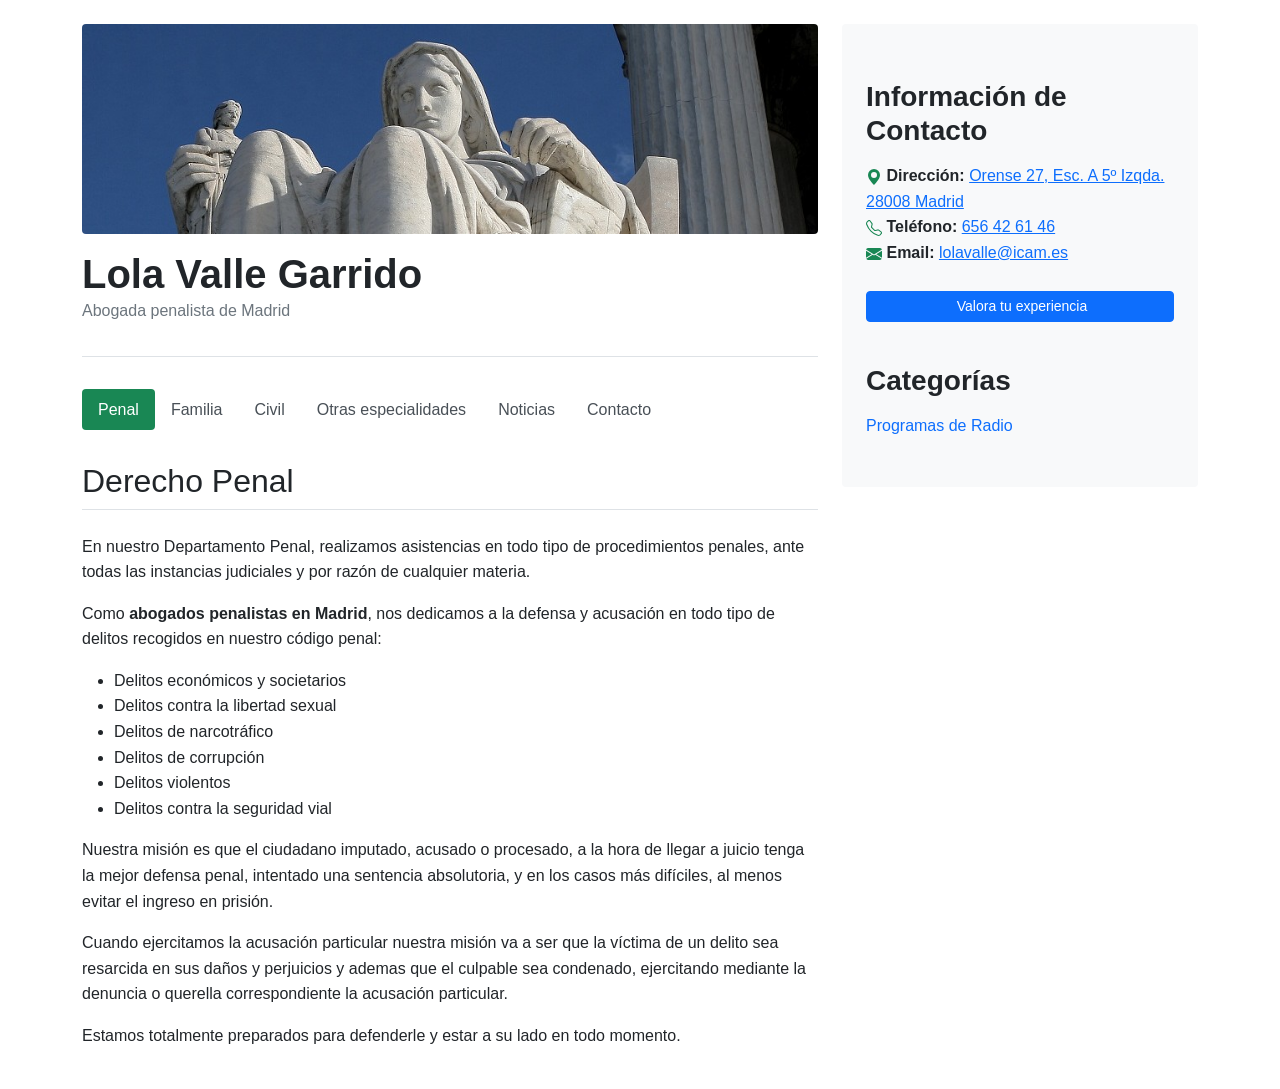
==== index.html @ 54e4437e "umami tracker" ====
<!DOCTYPE html>
<html lang="es">
<head>
    <meta charset="UTF-8">
    <meta name="viewport" content="width=device-width, initial-scale=1.0">
    <title>Lola Valle Garrido - Abogada Penalista en Madrid | Especialista en Derecho Penal</title>
    <meta name="description" content="Abogada penalista en Madrid especializada en derecho penal, familia y civil. Defensa jurídica experta en delitos económicos, violencia de género y sucesiones.">
    <meta name="keywords" content="abogado penalista Madrid, abogada penalista, derecho penal, Lola Valle Garrido, abogado familia Madrid, derecho civil, defensa jurídica">
    <meta name="robots" content="index, follow">
    <link rel="canonical" href="https://lolavalleweb.github.io" />
    
    <!-- Schema Markup para Abogados -->
    <script type="application/ld+json">
    {
      "@context": "https://schema.org",
      "@type": "LegalService",
      "name": "Lola Valle Garrido - Abogada Penalista",
      "description": "Despacho de abogados especializado en derecho penal, familia y civil en Madrid",
      "address": {
        "@type": "PostalAddress",
        "streetAddress": "Orense 27, Esc. A 5º Izqda.",
        "addressLocality": "Madrid",
        "postalCode": "28008",
        "addressCountry": "ES"
      },
      "telephone": "+34656426146",
      "email": "lolavalle@icam.es",
      "image": "https://lolavalleweb.github.io/images/header.jpg",
      "url": "https://lolavalleweb.github.io",
      "priceRange": "$$",
      "openingHours": "Mo-Fr 09:00-19:00"
    }
    </script>
    
    <!-- Bootstrap CSS -->
    <link href="https://cdn.jsdelivr.net/npm/bootstrap@5.3.0/dist/css/bootstrap.min.css" rel="stylesheet">
    <!-- SoundCloud embed script -->
    <script src="https://w.soundcloud.com/player/api.js"></script>
    <!-- Custom CSS -->
    <style>
        body {
            font-family: 'Segoe UI', Tahoma, Geneva, Verdana, sans-serif;
            line-height: 1.6;
        }
        .header-image {
            width: 100%;
            height: auto;
            margin-bottom: 1rem;
            border-radius: 4px;
        }
        .header-content {
            border-bottom: 1px solid #dee2e6;
            padding-bottom: 1rem;
            margin-bottom: 2rem;
        }
        .name-title {
            font-weight: 700;
            margin-bottom: 0;
        }
        .specialty {
            color: #6c757d;
        }
        .nav-section {
            margin-bottom: 2rem;
        }
        .nav-link {
            padding: 0.5rem 1rem;
            color: #495057;
        }
        .nav-link:hover {
            color: #000;
        }
        .nav-link.active {
            color: #fff;
            background-color: #198754;
            border-radius: 4px;
        }
        .section-title {
            border-bottom: 1px solid #dee2e6;
            padding-bottom: 0.5rem;
            margin-bottom: 1.5rem;
        }
        .sidebar {
            background-color: #f8f9fa;
            padding: 1.5rem;
            border-radius: 0.25rem;
        }
        .sidebar-title {
            font-weight: 600;
            margin-bottom: 1rem;
        }
        .contact-info {
            margin-top: 2rem;
        }
        .section-content {
            display: none;
        }
        .section-content.active {
            display: block;
        }
        .internal-link {
            color: #198754;
            text-decoration: underline;
            cursor: pointer;
        }
        .internal-link:hover {
            text-decoration: none;
        }
        .news-article {
            margin-bottom: 2.5rem;
            padding-bottom: 1.5rem;
            border-bottom: 1px solid #eee;
        }
        .news-title {
            color: #2c3e50;
            margin-bottom: 1rem;
        }
        .audio-container {
            margin-top: 1rem;
            margin-bottom: 1.5rem;
        }
        .news-category {
            display: inline-block;
            background-color: #f8f9fa;
            padding: 0.25rem 0.5rem;
            border-radius: 4px;
            font-size: 0.85rem;
            color: #6c757d;
            margin-bottom: 0.5rem;
        }
        .contact-form {
            margin-top: 2rem;
        }
        .form-group {
            margin-bottom: 1.5rem;
        }
        .form-control {
            border-radius: 4px;
            padding: 10px 15px;
        }
        .btn-submit {
            background-color: #198754;
            color: white;
            padding: 10px 25px;
            border: none;
            border-radius: 4px;
            cursor: pointer;
            font-weight: 600;
        }
        .btn-submit:hover {
            background-color: #157347;
        }
        .required-field::after {
            content: " *";
            color: #dc3545;
        }
        .contact-info-box {
            background-color: #f8f9fa;
            padding: 1.5rem;
            border-radius: 4px;
            margin-bottom: 2rem;
        }
        .address {
            margin-bottom: 1.5rem;
            line-height: 1.8;
        }
        
        /* Nuevos estilos para la confirmación y búsqueda */
        .alert-success {
            display: none;
            margin-top: 1.5rem;
        }
        
        /* Estilos para el breadcrumb */
        .breadcrumb {
            background-color: transparent;
            padding: 0.75rem 0;
            margin-bottom: 1rem;
        }
        .breadcrumb-item a {
            color: #198754;
            text-decoration: none;
        }
    </style>
    <script defer src="https://umami.dvillaj.synology.me/script.js" data-website-id="c3ab261e-1796-4590-8226-f2264c0a287e"></script>
</head>
<body>
    <div class="container py-4">
        <div class="row">
            <div class="col-md-8">
                <!-- Header Image -->
                <header>
                    <img src="images/header.jpg" alt="Lola Valle Garrido, abogada penalista en su despacho de Madrid" class="header-image" loading="lazy" width="1200" height="630">

                    <!-- Header Section -->
                    <div class="header-content">
                        <h1 class="name-title">Lola Valle Garrido</h1>
                        <p class="specialty">Abogada penalista de Madrid</p>
                    </div>
                </header>

                <!-- Navigation -->
                <nav class="nav-section" aria-label="Navegación principal">
                    <ul class="nav">
                        <li class="nav-item">
                            <a class="nav-link active" href="#" data-section="penal">Penal</a>
                        </li>
                        <li class="nav-item">
                            <a class="nav-link" href="#" data-section="familia">Familia</a>
                        </li>
                        <li class="nav-item">
                            <a class="nav-link" href="#" data-section="civil">Civil</a>
                        </li>
                        <li class="nav-item">
                            <a class="nav-link" href="#" data-section="otras">Otras especialidades</a>
                        </li>
                        <li class="nav-item">
                            <a class="nav-link" href="#" data-section="noticias">Noticias</a>
                        </li>
                        <li class="nav-item">
                            <a class="nav-link" href="#" data-section="contacto">Contacto</a>
                        </li>
                    </ul>
                </nav>

                <!-- Main Content -->
                <main>
                    <div id="penal" class="section-content active">
                        <h2 class="section-title">Derecho Penal</h2>
                        <p>En nuestro Departamento Penal, realizamos asistencias en todo tipo de procedimientos penales, ante todas las instancias judiciales y por razón de cualquier materia.</p>
                        
                        <p>Como <strong>abogados penalistas en Madrid</strong>, nos dedicamos a la defensa y acusación en todo tipo de delitos recogidos en nuestro código penal:</p>
                        
                        <ul>
                            <li>Delitos económicos y societarios</li>
                            <li>Delitos contra la libertad sexual</li>
                            <li>Delitos de narcotráfico</li>
                            <li>Delitos de corrupción</li>
                            <li>Delitos violentos</li>
                            <li>Delitos contra la seguridad vial</li>
                        </ul>
                        
                        <p>Nuestra misión es que el ciudadano imputado, acusado o procesado, a la hora de llegar a juicio tenga la mejor defensa penal, intentado una sentencia absolutoria, y en los casos más difíciles, al menos evitar el ingreso en prisión.</p>
                        
                        <p>Cuando ejercitamos la acusación particular nuestra misión va a ser que la víctima de un delito sea resarcida en sus daños y perjuicios y ademas que el culpable sea condenado, ejercitando mediante la denuncia o querella correspondiente la acusación particular.</p>
                        
                        <p>Estamos totalmente preparados para defenderle y estar a su lado en todo momento.</p>
                    </div>

                    <!-- Familia Section -->
                    <div id="familia" class="section-content">
                        <h2 class="section-title">Derecho de Familia</h2>
                        <p>Estamos especializados en derecho de familia, atendiendo entre otras, las siguientes materias:</p>
                        
                        <ul>
                            <li>Separaciones y divorcios</li>
                            <li>Reclamaciones de pensiones compensatorias y de alimentos</li>
                            <li>Derecho de visitas, tanto los progenitores como los abuelos</li>
                            <li>Guardia y custodia</li>
                            <li>Testamentos, sucesiones y herencias</li>
                            <li>Declaración de herederos</li>
                        </ul>
                    </div>

                    <!-- Civil Section -->
                    <div id="civil" class="section-content">
                        <h2 class="section-title">Derecho Civil</h2>
                        <p>En nuestro departamento de asuntos civiles, tratamos los siguientes temas siendo expertos en:</p>
                        
                        <ul>
                            <li>Arrendamientos urbanos</li>
                            <li>Propiedad horizontal</li>
                            <li>Desahucios</li>
                            <li>Reclamaciones de cantidad</li>
                            <li>Impagos</li>
                            <li>Contratos civiles y mercantiles</li>
                            <li><span class="internal-link" data-section="familia">Derecho de Familia</span></li>
                        </ul>
                    </div>

                    <!-- Otras especialidades Section -->
                    <div id="otras" class="section-content">
                        <h2 class="section-title">Otras especialidades jurídicas</h2>
                        <p>Nuestro despacho también ofrece servicios especializados en:</p>
                        
                        <ul>
                            <li>Asistencias a detenidos</li>
                            <li>Procedimiento Abreviado</li>
                            <li>Violencia de Género</li>
                            <li>Menores</li>
                            <li>Penitenciario</li>
                            <li>Accidentes de tráfico</li>
                            <li>Faltas</li>
                        </ul>
                    </div>

                    <!-- Noticias Section -->
                    <div id="noticias" class="section-content">
                        <h2 class="section-title">Noticias y Artículos Jurídicos</h2>
                        
                        <div class="news-article" data-category="programas-radio">
                            <span class="news-category">Programas de Radio</span>
                            <h3 class="news-title">Audiencia Nacional – Somos muchas radio</h3>
                            <p>Extracto de la entrevista a Lola Valle Garrido, abogada penalista, en Somos Muchas Radio donde habla sobre la Audiencia Nacional, donde se tratan principalmente los delitos con la Corona o miembros de Gobiernos, delitos de crimen organizado como terrorismo, narcotráfico, falsificación de moneda, y de delitos cometidos fuera del territorio nacional que conforme a las Leyes o a los tratados corresponda su enjuiciamiento a los Tribunales Españoles.</p>
                            
                            <div class="audio-container">
                               <iframe width="100%" height="300" scrolling="no" frameborder="no" allow="autoplay" src="https://w.soundcloud.com/player/?url=https%3A//api.soundcloud.com/tracks/187451815&color=%23ff5500&auto_play=false&hide_related=false&show_comments=true&show_user=true&show_reposts=false&show_teaser=true&visual=true"></iframe><div style="font-size: 10px; color: #cccccc;line-break: anywhere;word-break: normal;overflow: hidden;white-space: nowrap;text-overflow: ellipsis; font-family: Interstate,Lucida Grande,Lucida Sans Unicode,Lucida Sans,Garuda,Verdana,Tahoma,sans-serif;font-weight: 100;"><a href="https://soundcloud.com/daniel-villanueva-56" title="Daniel Villanueva" target="_blank" style="color: #cccccc; text-decoration: none;">Daniel Villanueva</a> · <a href="https://soundcloud.com/daniel-villanueva-56/audiencia-nacional-somos-muchas-radio" title="Audiencia Nacional - Somos muchas radio" target="_blank" style="color: #cccccc; text-decoration: none;">Audiencia Nacional - Somos muchas radio</a></div>
                            </div>
                        </div>
                        
                        <div class="news-article" data-category="programas-radio">
                            <span class="news-category">Programas de Radio</span>
                            <h3 class="news-title">Turno de Oficio – Somos muchas radio</h3>
                            <p>Extracto de la entrevista a Lola Valle Garrido, abogada penalista, en Somos Muchas Radio donde habla sobre el turno de oficio, de cómo realiza su trabajo, cómo son sus asistencias en las guardias a detenidos en asuntos de violencia, alcoholemias, menores, violencia contra la mujer.</p>
                            
                            <div class="audio-container">
                                <iframe width="100%" height="300" scrolling="no" frameborder="no" allow="autoplay" src="https://w.soundcloud.com/player/?url=https%3A//api.soundcloud.com/tracks/174683382&color=%23ff5500&auto_play=false&hide_related=false&show_comments=true&show_user=true&show_reposts=false&show_teaser=true&visual=true"></iframe><div style="font-size: 10px; color: #cccccc;line-break: anywhere;word-break: normal;overflow: hidden;white-space: nowrap;text-overflow: ellipsis; font-family: Interstate,Lucida Grande,Lucida Sans Unicode,Lucida Sans,Garuda,Verdana,Tahoma,sans-serif;font-weight: 100;"><a href="https://soundcloud.com/daniel-villanueva-56" title="Daniel Villanueva" target="_blank" style="color: #cccccc; text-decoration: none;">Daniel Villanueva</a> · <a href="https://soundcloud.com/daniel-villanueva-56/lola-valle-somos-muchas-radio-31102014" title="Lola Valle - Turno de Oficio - Somos Muchas Radio" target="_blank" style="color: #cccccc; text-decoration: none;">Lola Valle - Turno de Oficio - Somos Muchas Radio</a></div>
                            </div>
                        </div>
                        
                        <div class="news-article" data-category="programas-radio">
                            <span class="news-category">Programas de Radio</span>
                            <h3 class="news-title">Falsos Culpables – Somos muchas radio</h3>
                            <p>Extracto de la entrevista a Lola Valle Garrido, abogada penalista, en Somos Muchas Radio donde habla sobre los casos que han tenido de personas que han sido consideradas por la justicia culpables y luego resultaron ser inocentes, casos realmente dramáticos.</p>
                            
                            <div class="audio-container">
                                <iframe width="100%" height="300" scrolling="no" frameborder="no" allow="autoplay" src="https://w.soundcloud.com/player/?url=https%3A//api.soundcloud.com/tracks/177959329&color=%23ff5500&auto_play=false&hide_related=false&show_comments=true&show_user=true&show_reposts=false&show_teaser=true&visual=true"></iframe><div style="font-size: 10px; color: #cccccc;line-break: anywhere;word-break: normal;overflow: hidden;white-space: nowrap;text-overflow: ellipsis; font-family: Interstate,Lucida Grande,Lucida Sans Unicode,Lucida Sans,Garuda,Verdana,Tahoma,sans-serif;font-weight: 100;"><a href="https://soundcloud.com/daniel-villanueva-56" title="Daniel Villanueva" target="_blank" style="color: #cccccc; text-decoration: none;">Daniel Villanueva</a> · <a href="https://soundcloud.com/daniel-villanueva-56/lola-valle-falsos-culpables-somos-muchas-radio" title="Lola Valle - Falsos culpables - Somos muchas radio" target="_blank" style="color: #cccccc; text-decoration: none;">Lola Valle - Falsos culpables - Somos muchas radio</a></div>
                            </div>
                        </div>
                    </div>

                    <!-- Contacto Section -->          
                    <div id="contacto" class="section-content">
                        <h2 class="section-title">Contacto</h2>

                        <p>Para contactar con el bufete rellene este formulario de contacto, o si lo prefiere envíenos un correo electrónico a <strong>lolavalle@icam.es</strong></p>
           
                        <div class="alert alert-danger mt-4" id="formError" style="display: none; background-color: #f8d7da; border-left: 4px solid #dc3545; padding: 15px;">
                            <div class="d-flex">
                                <div class="flex-shrink-0">
                                    <svg xmlns="http://www.w3.org/2000/svg" width="24" height="24" fill="#dc3545" viewBox="0 0 16 16" style="margin-right: 10px;">
                                        <path d="M8.982 1.566a1.13 1.13 0 0 0-1.96 0L.165 13.233c-.457.778.091 1.767.98 1.767h13.713c.889 0 1.438-.99.98-1.767L8.982 1.566zM8 5c.535 0 .954.462.9.995l-.35 3.507a.552.552 0 0 1-1.1 0L7.1 5.995A.905.905 0 0 1 8 5zm.002 6a1 1 0 1 1 0 2 1 1 0 0 1 0-2z"/>
                                    </svg>
                                </div>
                                <div class="flex-grow-1 ms-3">
                                    <h5 class="alert-heading" style="margin-top: 0; margin-bottom: 10px; color: #721c24;">Error al enviar el formulario</h5>
                                    <div id="errorMessage"></div>
                                    <hr>
                                    <p class="mb-0" style="font-size: 0.9rem;">Por favor, intente nuevamente o contáctenos directamente por:<br>
                                    <strong>Teléfono:</strong> 91 5412 836 | <strong>Email:</strong> lolavalle@icam.es</p>
                                </div>
                            </div>
                        </div>

                        
                        <form id="contactForm" action="https://formspree.io/f/xwpqvywj" method="POST">
                            <input type="hidden" name="_language" value="es">
                            <input type="hidden" name="_next" value="form-success.html">
                            
                            <div class="form-group">
                                <label for="name" class="required-field">Su nombre</label>
                                <input type="text" class="form-control" id="name" name="name" required>
                            </div>
                            
                            <div class="form-group">
                                <label for="email" class="required-field">Su e-mail</label>
                                <input type="email" class="form-control" id="email" name="email" required>
                            </div>
                            
                            <div class="form-group">
                                <label for="subject">Asunto</label>
                                <input type="text" class="form-control" id="subject" name="subject">
                            </div>
                            
                            <div class="form-group">
                                <label for="message">Su mensaje</label>
                                <textarea class="form-control" id="message" name="message" rows="5" required></textarea>
                            </div>
                            
                            <button type="submit" class="btn-submit">Enviar</button>
                        </form>
                    </div>
                </main>
            </div>

            <!-- Sidebar -->
            <aside class="col-md-4">
                <div class="sidebar">
                    <!-- Contact Info -->
                    <div class="contact-info">
                        <h3 class="sidebar-title">Información de Contacto</h3>
                        <ul class="list-unstyled">
                                             
                            <div class="contact-methods">

                                <div class="contact-method">
                                    <svg xmlns="http://www.w3.org/2000/svg" width="16" height="16" fill="#198754" viewBox="0 0 16 16">
                                        <path d="M8 16s6-5.686 6-10A6 6 0 0 0 2 6c0 4.314 6 10 6 10zm0-7a3 3 0 1 1 0-6 3 3 0 0 1 0 6z"/>
                                    </svg>
                                    <strong>Dirección:</strong> <a href="https://maps.app.goo.gl/A7PWPymdEDE6ocu9A" target="_blank">Orense 27, Esc. A 5º Izqda.<br>28008 Madrid</a>
                                </div>
                                <div class="contact-method">
                                    <svg xmlns="http://www.w3.org/2000/svg" width="16" height="16" fill="#198754" viewBox="0 0 16 16">
                                        <path d="M3.654 1.328a.678.678 0 0 0-1.015-.063L1.605 2.3c-.483.484-.661 1.169-.45 1.77a17.568 17.568 0 0 0 4.168 6.608 17.569 17.569 0 0 0 6.608 4.168c.601.211 1.286.033 1.77-.45l1.034-1.034a.678.678 0 0 0-.063-1.015l-2.307-1.794a.678.678 0 0 0-.58-.122l-2.19.547a1.745 1.745 0 0 1-1.657-.459L5.482 8.062a1.745 1.745 0 0 1-.46-1.657l.548-2.19a.678.678 0 0 0-.122-.58L3.654 1.328zM1.884.511a1.745 1.745 0 0 1 2.612.163L6.29 2.98c.329.423.445.974.315 1.494l-.547 2.19a.678.678 0 0 0 .178.643l2.457 2.457a.678.678 0 0 0 .644.178l2.189-.547a1.745 1.745 0 0 1 1.494.315l2.306 1.794c.829.645.905 1.87.163 2.611l-1.034 1.034c-.74.74-1.846 1.065-2.877.702a18.634 18.634 0 0 1-7.01-4.42 18.634 18.634 0 0 1-4.42-7.009c-.362-1.03-.037-2.137.703-2.877L1.885.511z"/>
                                    </svg>
                                    <strong>Teléfono:</strong> <a href="tel:+34656426146">656 42 61 46</a>
                                </div>
                                <div class="contact-method">
                                    <svg xmlns="http://www.w3.org/2000/svg" width="16" height="16" fill="#198754" viewBox="0 0 16 16">
                                        <path d="M.05 3.555A2 2 0 0 1 2 2h12a2 2 0 0 1 1.95 1.555L8 8.414.05 3.555ZM0 4.697v7.104l5.803-3.558L0 4.697ZM6.761 8.83l-6.57 4.027A2 2 0 0 0 2 14h12a2 2 0 0 0 1.808-1.144l-6.57-4.027L8 9.586l-1.239-.757Zm3.436-.586L16 11.801V4.697l-5.803 3.546Z"/>
                                    </svg>
                                    <strong>Email:</strong> <a href="mailto:lolavalle@icam.es">lolavalle@icam.es</a>
                                </div>
                            </div>
                            <br>
                            <li class="d-flex flex-column gap-2">
                                <a href="https://search.google.com/local/writereview?placeid=ChIJ13etoG4oQg0R8_R1ifDE66w" 
                                target="_blank" 
                                class="btn btn-primary btn-sm">
                                    <i class="bi bi-star-fill me-1"></i>Valora tu experiencia
                            </a>
                            </li>
                            <br>
                        </ul>
                    </div>

                    
                    <!-- Categories -->
                    <div class="mb-4">
                        <h3 class="sidebar-title">Categorías</h3>
                        <ul class="list-unstyled">
                            <li><a href="#" class="text-decoration-none radio-programs-link">Programas de Radio</a></li>
                        </ul>
                    </div>
                </div>
            </aside>
        </div>
    </div>

    <!-- Bootstrap JS Bundle with Popper -->
    <script src="https://cdn.jsdelivr.net/npm/bootstrap@5.3.0/dist/js/bootstrap.bundle.min.js"></script>
    
    <!-- Custom JavaScript for section switching -->
    <script>
        document.addEventListener('DOMContentLoaded', function() {
            const navLinks = document.querySelectorAll('.nav-link');
            const internalLinks = document.querySelectorAll('.internal-link');
            const radioProgramsLink = document.querySelector('.radio-programs-link');
            const contactForm = document.getElementById('contactForm');

            // Función para cambiar de sección
            function switchSection(sectionId) {
                // Remove active class from all links and sections
                document.querySelectorAll('.nav-link').forEach(l => l.classList.remove('active'));
                document.querySelectorAll('.section-content').forEach(s => s.classList.remove('active'));
                
                // Add active class to corresponding nav link
                document.querySelector(`.nav-link[data-section="${sectionId}"]`).classList.add('active');
                
                // Show corresponding section
                document.getElementById(sectionId).classList.add('active');
                
                // Actualizar breadcrumb
                updateBreadcrumb(sectionId);
            }
            
            // Actualizar breadcrumb
            function updateBreadcrumb(sectionId) {
                const breadcrumb = document.querySelector('.breadcrumb');
                if (breadcrumb) {
                    const sectionName = getSectionName(sectionId);
                    breadcrumb.innerHTML = `
                        <li class="breadcrumb-item"><a href="#">Inicio</a></li>
                        <li class="breadcrumb-item active" aria-current="page">${sectionName}</li>
                    `;
                }
            }
            
            // Obtener nombre de sección para breadcrumb
            function getSectionName(sectionId) {
                const names = {
                    'penal': 'Derecho Penal',
                    'familia': 'Derecho de Familia',
                    'civil': 'Derecho Civil',
                    'otras': 'Otras Especialidades',
                        'noticias': 'Noticias',
                    'contacto': 'Contacto'
                };
                return names[sectionId] || sectionId;
            }
            
            // Event listeners for nav links
            navLinks.forEach(link => {
                link.addEventListener('click', function(e) {
                    e.preventDefault();
                    const sectionId = this.getAttribute('data-section');
                    switchSection(sectionId);
                    
                    // Actualizar título de página para SEO
                    document.title = `Lola Valle Garrido - ${getSectionName(sectionId)} | Abogada Penalista Madrid`;
                });
            });
            
            // Event listeners for internal links
            internalLinks.forEach(link => {
                link.addEventListener('click', function(e) {
                    e.preventDefault();
                    const sectionId = this.getAttribute('data-section');
                    switchSection(sectionId);
                    
                    // Actualizar título de página para SEO
                    document.title = `Lola Valle Garrido - ${getSectionName(sectionId)} | Abogada Penalista Madrid`;
                });
            });
            
            // Event listener for radio programs link
            radioProgramsLink.addEventListener('click', function(e) {
                e.preventDefault();
                switchSection('noticias');
                
                // Scroll to the first radio program
                document.querySelector('[data-category="programas-radio"]').scrollIntoView({
                    behavior: 'smooth'
                });
                
                // Actualizar título de página para SEO
                document.title = "Lola Valle Garrido - Programas de Radio | Abogada Penalista Madrid";
            });

            // Form submission handler
            if (contactForm) {
                contactForm.addEventListener('submit', async function(e) {
                    e.preventDefault();
                    
                    const submitButton = this.querySelector('button[type="submit"]');
                    const originalButtonText = submitButton.textContent;
                    submitButton.textContent = 'Enviando...';
                    submitButton.disabled = true;
                    
                    // Ocultar mensajes previos
                    document.getElementById('formError').style.display = 'none';
                    
                    try {
                        const response = await fetch(this.action, {
                            method: 'POST',
                            body: new FormData(this),
                            headers: {
                                'Accept': 'application/json'
                            }
                        });
                        
                        if (response.ok) {
                            // Mostrar mensaje de éxito
                            contactForm.reset();
                            
                            // Redirigir a página de gracias si está configurada
                            const nextPage = this.querySelector('input[name="_next"]').value;
                            if (nextPage) {
                                window.location.href = nextPage;
                            } 
                        } else {
                            const errorData = await response.json();
                            throw new Error(
                                errorData.error || 
                                `El servidor respondió con error ${response.status}: ${response.statusText}`
                            );
                        }
                    } catch (error) {
                        const errorAlert = document.getElementById('formError');
                        errorAlert.innerHTML = `
                            <strong>Error al enviar el formulario:</strong><br>
                            ${error.message}<br><br>
                            <small>Por favor, intente nuevamente o contáctenos directamente por correo eletrónico: <strong>lolavalle@icam.es</strong></small>
                        `;
                        errorAlert.style.display = 'block';
                    } finally {
                        submitButton.textContent = originalButtonText;
                        submitButton.disabled = false;
                    }
                });
            }
            
            // Inicializar breadcrumb
            updateBreadcrumb('penal');
        });
    </script>
</body>
</html>
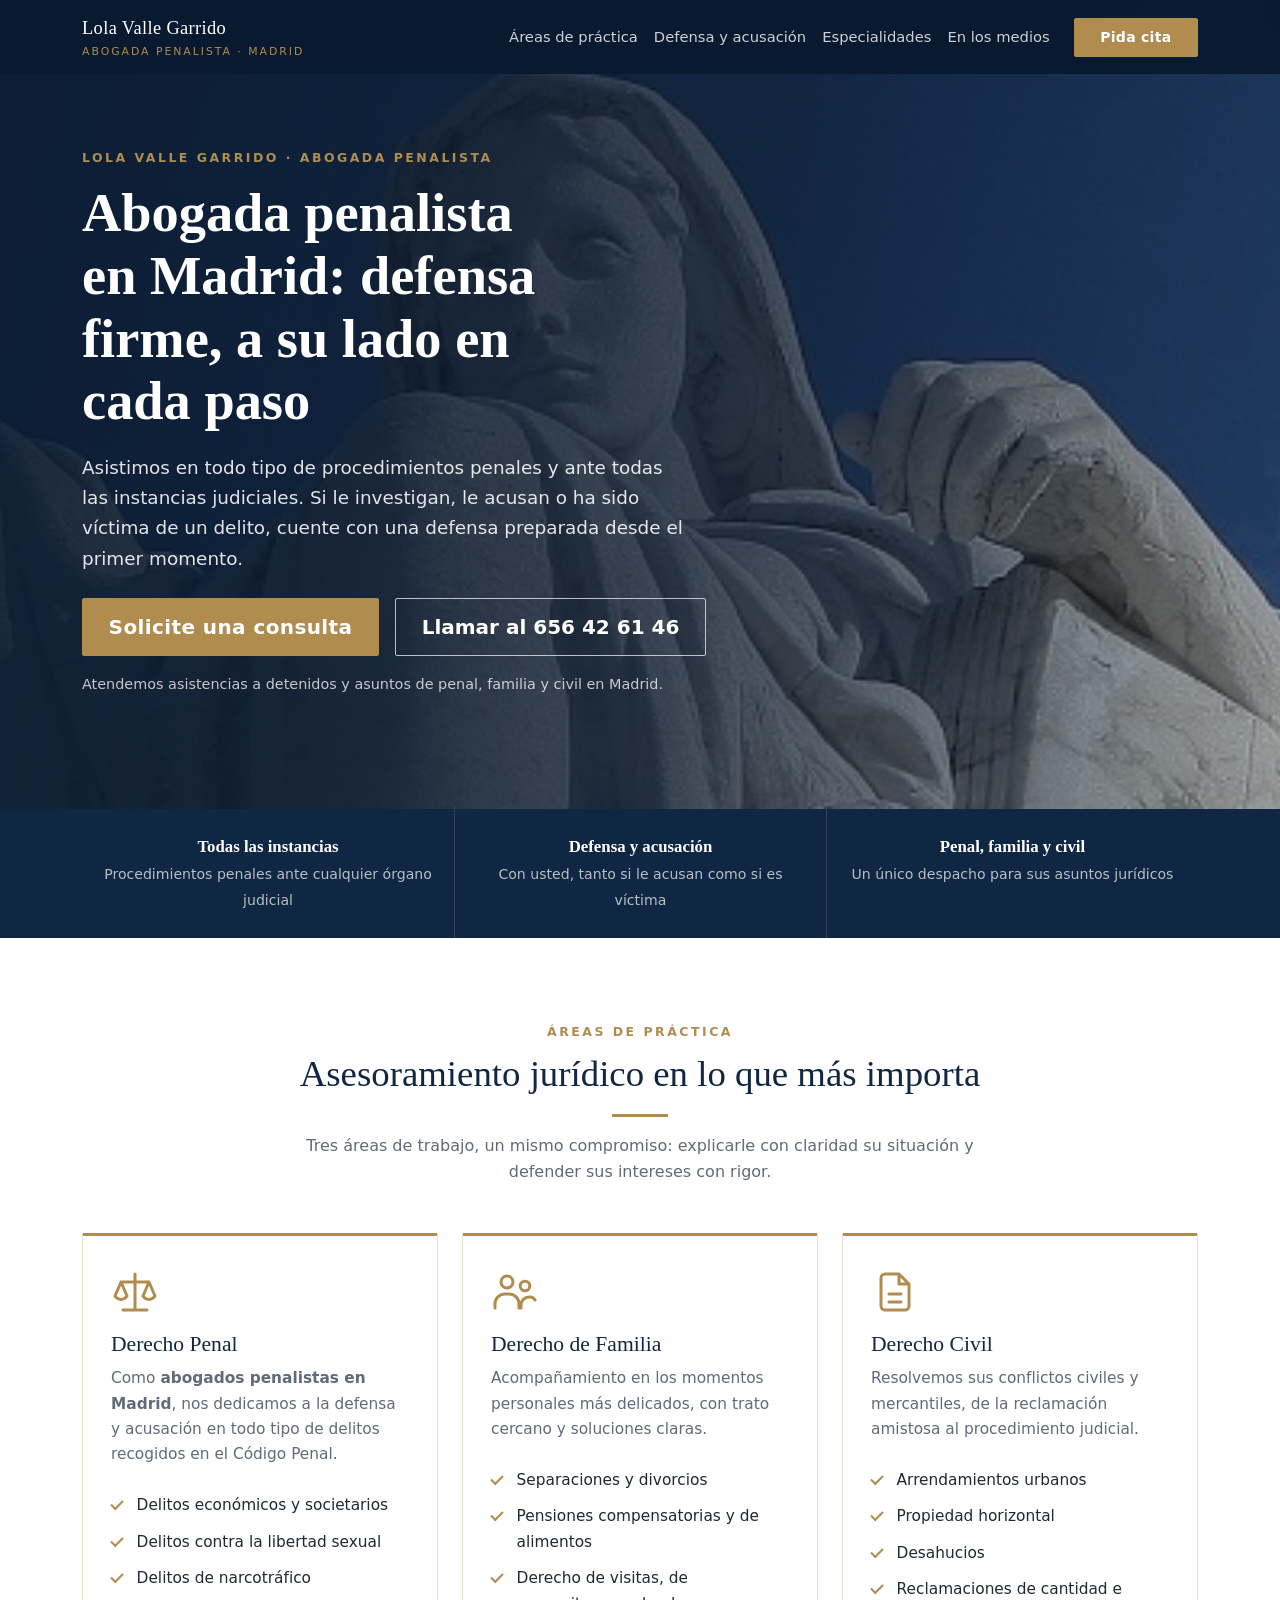
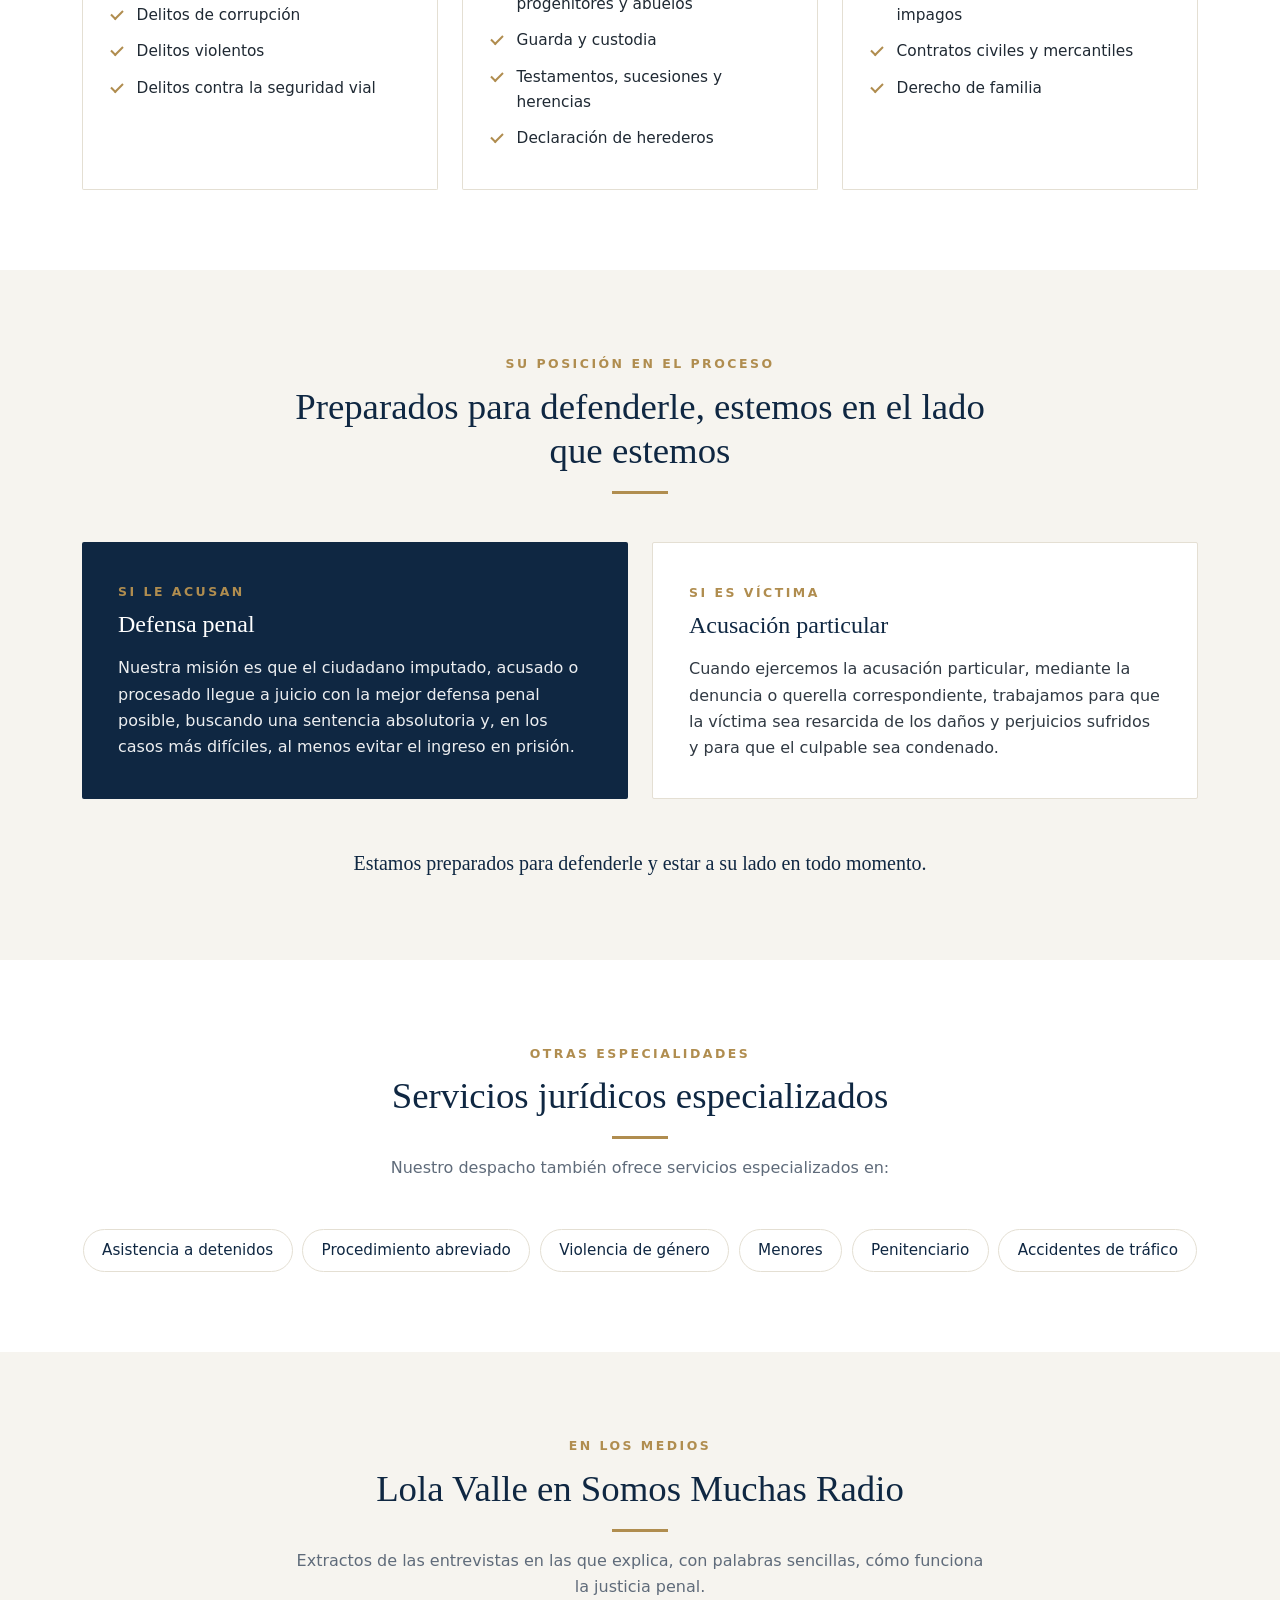
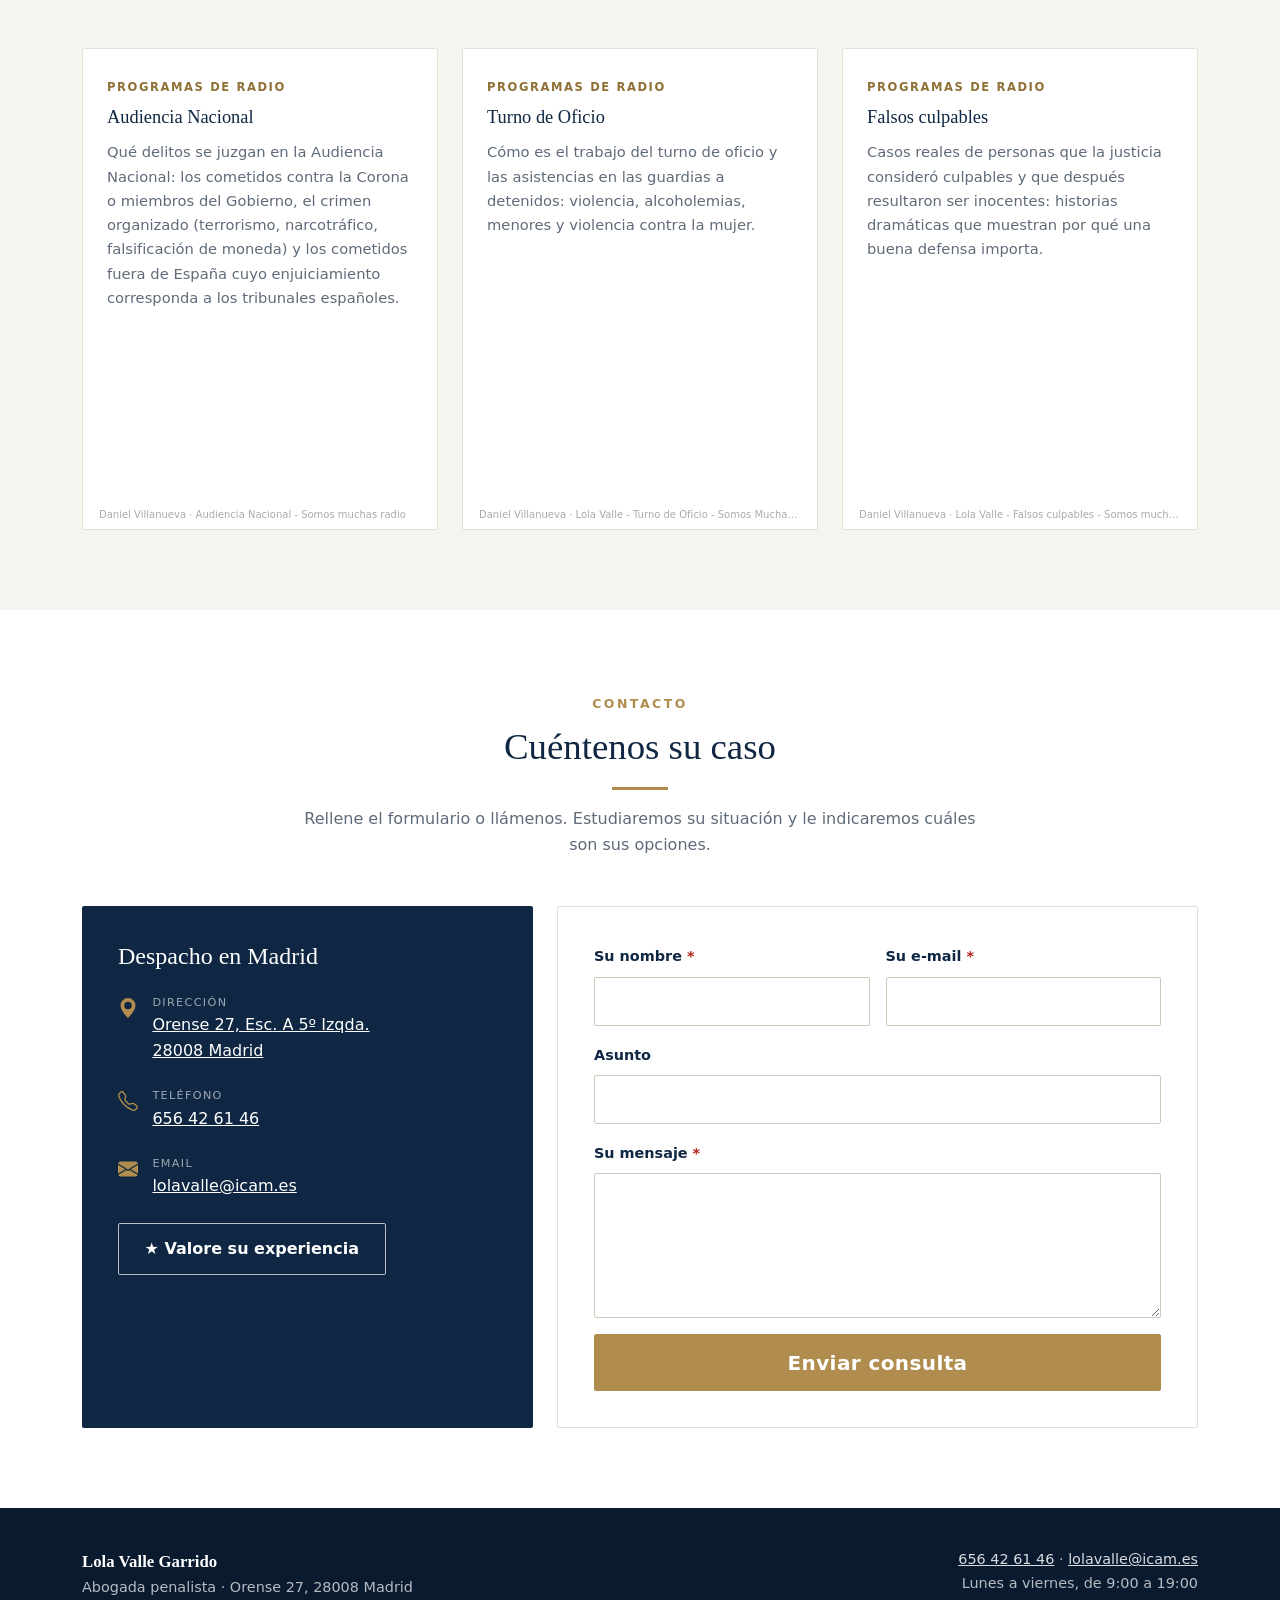
==== commit 3831a7cc: "feat: rediseño moderno y textos más comerciales - index.html pasa de pestañas a una página con scrol" ====
--- a/index.html
+++ b/index.html
@@ -7,8 +7,9 @@
     <meta name="description" content="Abogada penalista en Madrid especializada en derecho penal, familia y civil. Defensa jurídica experta en delitos económicos, violencia de género y sucesiones.">
     <meta name="keywords" content="abogado penalista Madrid, abogada penalista, derecho penal, Lola Valle Garrido, abogado familia Madrid, derecho civil, defensa jurídica">
     <meta name="robots" content="index, follow">
-    <link rel="canonical" href="https://lolavalleweb.github.io" />
-    
+    <meta name="theme-color" content="#0f2742">
+    <link rel="canonical" href="https://lolavalle.com" />
+
     <!-- Schema Markup para Abogados -->
     <script type="application/ld+json">
     {
@@ -25,553 +26,521 @@
       },
       "telephone": "+34656426146",
       "email": "lolavalle@icam.es",
-      "image": "https://lolavalleweb.github.io/images/header.jpg",
-      "url": "https://lolavalleweb.github.io",
+      "image": "https://lolavalle.com/images/header.jpg",
+      "url": "https://lolavalle.com",
       "priceRange": "$$",
       "openingHours": "Mo-Fr 09:00-19:00"
     }
     </script>
-    
+
     <!-- Bootstrap CSS -->
     <link href="https://cdn.jsdelivr.net/npm/bootstrap@5.3.0/dist/css/bootstrap.min.css" rel="stylesheet">
-    <!-- SoundCloud embed script -->
-    <script src="https://w.soundcloud.com/player/api.js"></script>
     <!-- Custom CSS -->
     <style>
-        body {
-            font-family: 'Segoe UI', Tahoma, Geneva, Verdana, sans-serif;
-            line-height: 1.6;
-        }
-        .header-image {
-            width: 100%;
-            height: auto;
-            margin-bottom: 1rem;
-            border-radius: 4px;
-        }
-        .header-content {
-            border-bottom: 1px solid #dee2e6;
-            padding-bottom: 1rem;
-            margin-bottom: 2rem;
-        }
-        .name-title {
-            font-weight: 700;
-            margin-bottom: 0;
-        }
-        .specialty {
-            color: #6c757d;
-        }
-        .nav-section {
-            margin-bottom: 2rem;
-        }
-        .nav-link {
-            padding: 0.5rem 1rem;
-            color: #495057;
-        }
-        .nav-link:hover {
-            color: #000;
-        }
-        .nav-link.active {
+        :root {
+            --navy: #0f2742;
+            --navy-deep: #0a1a2f;
+            --gold: #b08d4f;
+            --gold-dark: #8f7036;
+            --paper: #f6f4ef;
+            --ink: #1f2933;
+            --muted: #5f6b7a;
+            --line: #e4dfd3;
+            --bs-body-font-family: 'Segoe UI', system-ui, -apple-system, Roboto, 'Helvetica Neue', Arial, sans-serif;
+            --serif: Georgia, 'Times New Roman', serif;
+        }
+        html { scroll-behavior: smooth; scroll-padding-top: 76px; }
+        body { color: var(--ink); line-height: 1.65; background: #fff; }
+        h1, h2, h3, h4, .brand { font-family: var(--serif); }
+        a { color: var(--gold-dark); }
+
+        /* Botones */
+        .btn-gold {
+            background: var(--gold);
+            border: 1px solid var(--gold);
             color: #fff;
-            background-color: #198754;
-            border-radius: 4px;
-        }
-        .section-title {
-            border-bottom: 1px solid #dee2e6;
-            padding-bottom: 0.5rem;
-            margin-bottom: 1.5rem;
-        }
-        .sidebar {
-            background-color: #f8f9fa;
-            padding: 1.5rem;
-            border-radius: 0.25rem;
-        }
-        .sidebar-title {
             font-weight: 600;
-            margin-bottom: 1rem;
-        }
-        .contact-info {
-            margin-top: 2rem;
-        }
-        .section-content {
-            display: none;
-        }
-        .section-content.active {
-            display: block;
-        }
-        .internal-link {
-            color: #198754;
-            text-decoration: underline;
-            cursor: pointer;
-        }
-        .internal-link:hover {
-            text-decoration: none;
-        }
-        .news-article {
-            margin-bottom: 2.5rem;
-            padding-bottom: 1.5rem;
-            border-bottom: 1px solid #eee;
-        }
-        .news-title {
-            color: #2c3e50;
-            margin-bottom: 1rem;
-        }
-        .audio-container {
-            margin-top: 1rem;
-            margin-bottom: 1.5rem;
-        }
-        .news-category {
-            display: inline-block;
-            background-color: #f8f9fa;
-            padding: 0.25rem 0.5rem;
-            border-radius: 4px;
-            font-size: 0.85rem;
-            color: #6c757d;
-            margin-bottom: 0.5rem;
-        }
-        .contact-form {
-            margin-top: 2rem;
-        }
-        .form-group {
-            margin-bottom: 1.5rem;
-        }
-        .form-control {
-            border-radius: 4px;
-            padding: 10px 15px;
-        }
-        .btn-submit {
-            background-color: #198754;
-            color: white;
-            padding: 10px 25px;
-            border: none;
-            border-radius: 4px;
-            cursor: pointer;
+            padding: .8rem 1.6rem;
+            border-radius: 2px;
+            letter-spacing: .02em;
+        }
+        .btn-gold:hover, .btn-gold:focus { background: var(--gold-dark); border-color: var(--gold-dark); color: #fff; }
+        .btn-ghost {
+            border: 1px solid rgba(255,255,255,.7);
+            color: #fff;
             font-weight: 600;
-        }
-        .btn-submit:hover {
-            background-color: #157347;
-        }
-        .required-field::after {
-            content: " *";
-            color: #dc3545;
-        }
-        .contact-info-box {
-            background-color: #f8f9fa;
-            padding: 1.5rem;
-            border-radius: 4px;
-            margin-bottom: 2rem;
-        }
-        .address {
-            margin-bottom: 1.5rem;
-            line-height: 1.8;
-        }
-        
-        /* Nuevos estilos para la confirmación y búsqueda */
-        .alert-success {
-            display: none;
-            margin-top: 1.5rem;
-        }
-        
-        /* Estilos para el breadcrumb */
-        .breadcrumb {
-            background-color: transparent;
-            padding: 0.75rem 0;
-            margin-bottom: 1rem;
-        }
-        .breadcrumb-item a {
-            color: #198754;
-            text-decoration: none;
+            padding: .8rem 1.6rem;
+            border-radius: 2px;
+        }
+        .btn-ghost:hover, .btn-ghost:focus { background: #fff; color: var(--navy); }
+
+        /* Barra de navegación */
+        .site-nav { background: rgba(10, 26, 47, .96); backdrop-filter: blur(6px); }
+        .site-nav .navbar-brand { color: #fff; font-size: 1.15rem; letter-spacing: .02em; }
+        .site-nav .navbar-brand small { display: block; font-family: var(--bs-body-font-family); font-size: .68rem; letter-spacing: .18em; text-transform: uppercase; color: var(--gold); }
+        .site-nav .nav-link { color: rgba(255,255,255,.8); font-size: .92rem; padding: .5rem .9rem; }
+        .site-nav .nav-link:hover, .site-nav .nav-link.active { color: #fff; }
+        .site-nav .nav-link.active { box-shadow: inset 0 -2px 0 var(--gold); }
+        .navbar-toggler { border-color: rgba(255,255,255,.4); }
+        .navbar-toggler-icon { filter: invert(1); }
+
+        /* Portada */
+        .hero {
+            position: relative;
+            padding: 9rem 0 6rem;
+            color: #fff;
+            background:
+                linear-gradient(100deg, rgba(10,26,47,.94) 0%, rgba(10,26,47,.78) 55%, rgba(10,26,47,.35) 100%),
+                url('images/header.jpg') center / cover no-repeat;
+        }
+        .kicker { text-transform: uppercase; letter-spacing: .2em; font-size: .78rem; color: var(--gold); font-weight: 600; }
+        .hero h1 { font-size: clamp(2rem, 4.6vw, 3.4rem); line-height: 1.15; font-weight: 700; max-width: 18ch; margin: .75rem 0 1.25rem; }
+        .hero .lead { max-width: 52ch; color: rgba(255,255,255,.88); font-size: 1.15rem; }
+        .hero-note { color: rgba(255,255,255,.75); font-size: .9rem; margin-top: 1.1rem; }
+
+        /* Franja de confianza */
+        .trust { background: var(--navy); color: #fff; }
+        .trust-item { padding: 1.5rem 1rem; text-align: center; }
+        .trust-item strong { display: block; font-family: var(--serif); font-size: 1.05rem; color: #fff; }
+        .trust-item span { font-size: .88rem; color: rgba(255,255,255,.7); }
+        @media (min-width: 768px) { .trust-item + .trust-item { border-left: 1px solid rgba(255,255,255,.14); } }
+
+        /* Secciones */
+        section { padding: 5rem 0; }
+        .section-alt { background: var(--paper); }
+        .section-head { max-width: 44rem; margin: 0 auto 3rem; text-align: center; }
+        .section-head h2 { font-size: clamp(1.7rem, 3vw, 2.3rem); color: var(--navy); margin-top: .5rem; }
+        .section-head p { color: var(--muted); }
+        .rule { width: 56px; height: 3px; background: var(--gold); margin: 1.1rem auto 0; border: 0; opacity: 1; }
+
+        /* Tarjetas de áreas */
+        .area-card {
+            height: 100%;
+            background: #fff;
+            border: 1px solid var(--line);
+            border-top: 3px solid var(--gold);
+            border-radius: 2px;
+            padding: 2rem 1.75rem;
+            transition: transform .2s ease, box-shadow .2s ease;
+        }
+        .area-card:hover { transform: translateY(-4px); box-shadow: 0 14px 30px rgba(15,39,66,.1); }
+        .area-card .icon { width: 48px; height: 48px; color: var(--gold); margin-bottom: 1rem; }
+        .area-card h3 { font-size: 1.35rem; color: var(--navy); }
+        .area-card p { color: var(--muted); font-size: .96rem; }
+        .check-list { list-style: none; padding: 0; margin: 1.25rem 0 0; }
+        .check-list li { position: relative; padding: .35rem 0 .35rem 1.6rem; font-size: .96rem; }
+        .check-list li::before {
+            content: ""; position: absolute; left: 0; top: .78rem; width: 12px; height: 7px;
+            border-left: 2px solid var(--gold); border-bottom: 2px solid var(--gold); transform: rotate(-45deg);
+        }
+
+        /* Defensa y acusación */
+        .role-card { background: var(--navy); color: #fff; border-radius: 2px; padding: 2.25rem; height: 100%; }
+        .role-card.alt { background: #fff; color: var(--ink); border: 1px solid var(--line); }
+        .role-card h3 { font-size: 1.5rem; margin: .4rem 0 1rem; }
+        .role-card p { margin: 0; opacity: .92; }
+        .role-card .kicker { color: var(--gold); }
+        .role-card.alt h3 { color: var(--navy); }
+
+        /* Otras especialidades */
+        .chips { display: flex; flex-wrap: wrap; gap: .6rem; justify-content: center; }
+        .chip { background: #fff; border: 1px solid var(--line); border-radius: 999px; padding: .5rem 1.15rem; font-size: .95rem; color: var(--navy); }
+
+        /* Medios */
+        .media-card { background: #fff; border: 1px solid var(--line); border-radius: 2px; height: 100%; display: flex; flex-direction: column; }
+        .media-card .body { padding: 1.5rem; flex: 1; }
+        .media-card .tag { font-size: .72rem; text-transform: uppercase; letter-spacing: .14em; color: var(--gold-dark); font-weight: 600; }
+        .media-card h3 { font-size: 1.15rem; color: var(--navy); margin: .4rem 0 .75rem; }
+        .media-card p { font-size: .92rem; color: var(--muted); margin: 0; }
+        .media-card iframe { display: block; width: 100%; height: 166px; border: 0; }
+        .sc-credit { font-size: 10px; color: #aaa; padding: .4rem 1rem; overflow: hidden; white-space: nowrap; text-overflow: ellipsis; }
+        .sc-credit a { color: #aaa; text-decoration: none; }
+
+        /* Contacto */
+        .contact-card { background: var(--navy); color: #fff; border-radius: 2px; padding: 2.25rem; height: 100%; }
+        .contact-card h3 { font-size: 1.5rem; }
+        .contact-card a { color: #fff; }
+        .contact-line { display: flex; gap: .9rem; align-items: flex-start; margin-top: 1.4rem; }
+        .contact-line svg { flex: none; margin-top: .25rem; fill: var(--gold); }
+        .contact-line small { display: block; text-transform: uppercase; letter-spacing: .12em; font-size: .7rem; color: rgba(255,255,255,.6); }
+        .form-panel { background: #fff; border: 1px solid var(--line); border-radius: 2px; padding: 2.25rem; }
+        .form-label { font-weight: 600; font-size: .9rem; color: var(--navy); }
+        .form-control { border-radius: 2px; padding: .7rem .9rem; border-color: #cfc9ba; }
+        .form-control:focus { border-color: var(--gold); box-shadow: 0 0 0 .2rem rgba(176,141,79,.2); }
+        .required-field::after { content: " *"; color: #b42318; }
+        #formError { display: none; }
+
+        /* Pie */
+        footer { background: var(--navy-deep); color: rgba(255,255,255,.7); padding: 2.5rem 0; font-size: .9rem; }
+        footer strong { color: #fff; font-family: var(--serif); font-size: 1.05rem; }
+        footer a { color: rgba(255,255,255,.85); }
+
+        /* Botón de llamada flotante en móvil */
+        .call-fab {
+            position: fixed; right: 1rem; bottom: 1rem; z-index: 1030;
+            display: none; align-items: center; gap: .5rem;
+            background: var(--gold); color: #fff; font-weight: 600; text-decoration: none;
+            padding: .8rem 1.2rem; border-radius: 999px; box-shadow: 0 8px 20px rgba(0,0,0,.3);
+        }
+        .call-fab:hover { color: #fff; background: var(--gold-dark); }
+        @media (max-width: 767.98px) {
+            .call-fab { display: inline-flex; }
+            .hero { padding: 7rem 0 4rem; }
+            section { padding: 3.5rem 0; }
+        }
+        @media (prefers-reduced-motion: reduce) {
+            html { scroll-behavior: auto; }
+            .area-card { transition: none; }
         }
     </style>
     <script defer src="https://umami.dvillaj.synology.me/script.js" data-website-id="c3ab261e-1796-4590-8226-f2264c0a287e"></script>
 </head>
-<body>
-    <div class="container py-4">
-        <div class="row">
-            <div class="col-md-8">
-                <!-- Header Image -->
-                <header>
-                    <img src="images/header.jpg" alt="Lola Valle Garrido, abogada penalista en su despacho de Madrid" class="header-image" loading="lazy" width="1200" height="630">
-
-                    <!-- Header Section -->
-                    <div class="header-content">
-                        <h1 class="name-title">Lola Valle Garrido</h1>
-                        <p class="specialty">Abogada penalista de Madrid</p>
-                    </div>
-                </header>
-
-                <!-- Navigation -->
-                <nav class="nav-section" aria-label="Navegación principal">
-                    <ul class="nav">
-                        <li class="nav-item">
-                            <a class="nav-link active" href="#" data-section="penal">Penal</a>
-                        </li>
-                        <li class="nav-item">
-                            <a class="nav-link" href="#" data-section="familia">Familia</a>
-                        </li>
-                        <li class="nav-item">
-                            <a class="nav-link" href="#" data-section="civil">Civil</a>
-                        </li>
-                        <li class="nav-item">
-                            <a class="nav-link" href="#" data-section="otras">Otras especialidades</a>
-                        </li>
-                        <li class="nav-item">
-                            <a class="nav-link" href="#" data-section="noticias">Noticias</a>
-                        </li>
-                        <li class="nav-item">
-                            <a class="nav-link" href="#" data-section="contacto">Contacto</a>
-                        </li>
-                    </ul>
-                </nav>
-
-                <!-- Main Content -->
-                <main>
-                    <div id="penal" class="section-content active">
-                        <h2 class="section-title">Derecho Penal</h2>
-                        <p>En nuestro Departamento Penal, realizamos asistencias en todo tipo de procedimientos penales, ante todas las instancias judiciales y por razón de cualquier materia.</p>
-                        
-                        <p>Como <strong>abogados penalistas en Madrid</strong>, nos dedicamos a la defensa y acusación en todo tipo de delitos recogidos en nuestro código penal:</p>
-                        
-                        <ul>
-                            <li>Delitos económicos y societarios</li>
-                            <li>Delitos contra la libertad sexual</li>
-                            <li>Delitos de narcotráfico</li>
-                            <li>Delitos de corrupción</li>
-                            <li>Delitos violentos</li>
-                            <li>Delitos contra la seguridad vial</li>
-                        </ul>
-                        
-                        <p>Nuestra misión es que el ciudadano imputado, acusado o procesado, a la hora de llegar a juicio tenga la mejor defensa penal, intentado una sentencia absolutoria, y en los casos más difíciles, al menos evitar el ingreso en prisión.</p>
-                        
-                        <p>Cuando ejercitamos la acusación particular nuestra misión va a ser que la víctima de un delito sea resarcida en sus daños y perjuicios y ademas que el culpable sea condenado, ejercitando mediante la denuncia o querella correspondiente la acusación particular.</p>
-                        
-                        <p>Estamos totalmente preparados para defenderle y estar a su lado en todo momento.</p>
-                    </div>
-
-                    <!-- Familia Section -->
-                    <div id="familia" class="section-content">
-                        <h2 class="section-title">Derecho de Familia</h2>
-                        <p>Estamos especializados en derecho de familia, atendiendo entre otras, las siguientes materias:</p>
-                        
-                        <ul>
-                            <li>Separaciones y divorcios</li>
-                            <li>Reclamaciones de pensiones compensatorias y de alimentos</li>
-                            <li>Derecho de visitas, tanto los progenitores como los abuelos</li>
-                            <li>Guardia y custodia</li>
-                            <li>Testamentos, sucesiones y herencias</li>
-                            <li>Declaración de herederos</li>
-                        </ul>
-                    </div>
-
-                    <!-- Civil Section -->
-                    <div id="civil" class="section-content">
-                        <h2 class="section-title">Derecho Civil</h2>
-                        <p>En nuestro departamento de asuntos civiles, tratamos los siguientes temas siendo expertos en:</p>
-                        
-                        <ul>
-                            <li>Arrendamientos urbanos</li>
-                            <li>Propiedad horizontal</li>
-                            <li>Desahucios</li>
-                            <li>Reclamaciones de cantidad</li>
-                            <li>Impagos</li>
-                            <li>Contratos civiles y mercantiles</li>
-                            <li><span class="internal-link" data-section="familia">Derecho de Familia</span></li>
-                        </ul>
-                    </div>
-
-                    <!-- Otras especialidades Section -->
-                    <div id="otras" class="section-content">
-                        <h2 class="section-title">Otras especialidades jurídicas</h2>
-                        <p>Nuestro despacho también ofrece servicios especializados en:</p>
-                        
-                        <ul>
-                            <li>Asistencias a detenidos</li>
-                            <li>Procedimiento Abreviado</li>
-                            <li>Violencia de Género</li>
-                            <li>Menores</li>
-                            <li>Penitenciario</li>
-                            <li>Accidentes de tráfico</li>
-                            <li>Faltas</li>
-                        </ul>
-                    </div>
-
-                    <!-- Noticias Section -->
-                    <div id="noticias" class="section-content">
-                        <h2 class="section-title">Noticias y Artículos Jurídicos</h2>
-                        
-                        <div class="news-article" data-category="programas-radio">
-                            <span class="news-category">Programas de Radio</span>
-                            <h3 class="news-title">Audiencia Nacional – Somos muchas radio</h3>
-                            <p>Extracto de la entrevista a Lola Valle Garrido, abogada penalista, en Somos Muchas Radio donde habla sobre la Audiencia Nacional, donde se tratan principalmente los delitos con la Corona o miembros de Gobiernos, delitos de crimen organizado como terrorismo, narcotráfico, falsificación de moneda, y de delitos cometidos fuera del territorio nacional que conforme a las Leyes o a los tratados corresponda su enjuiciamiento a los Tribunales Españoles.</p>
-                            
-                            <div class="audio-container">
-                               <iframe width="100%" height="300" scrolling="no" frameborder="no" allow="autoplay" src="https://w.soundcloud.com/player/?url=https%3A//api.soundcloud.com/tracks/187451815&color=%23ff5500&auto_play=false&hide_related=false&show_comments=true&show_user=true&show_reposts=false&show_teaser=true&visual=true"></iframe><div style="font-size: 10px; color: #cccccc;line-break: anywhere;word-break: normal;overflow: hidden;white-space: nowrap;text-overflow: ellipsis; font-family: Interstate,Lucida Grande,Lucida Sans Unicode,Lucida Sans,Garuda,Verdana,Tahoma,sans-serif;font-weight: 100;"><a href="https://soundcloud.com/daniel-villanueva-56" title="Daniel Villanueva" target="_blank" style="color: #cccccc; text-decoration: none;">Daniel Villanueva</a> · <a href="https://soundcloud.com/daniel-villanueva-56/audiencia-nacional-somos-muchas-radio" title="Audiencia Nacional - Somos muchas radio" target="_blank" style="color: #cccccc; text-decoration: none;">Audiencia Nacional - Somos muchas radio</a></div>
-                            </div>
-                        </div>
-                        
-                        <div class="news-article" data-category="programas-radio">
-                            <span class="news-category">Programas de Radio</span>
-                            <h3 class="news-title">Turno de Oficio – Somos muchas radio</h3>
-                            <p>Extracto de la entrevista a Lola Valle Garrido, abogada penalista, en Somos Muchas Radio donde habla sobre el turno de oficio, de cómo realiza su trabajo, cómo son sus asistencias en las guardias a detenidos en asuntos de violencia, alcoholemias, menores, violencia contra la mujer.</p>
-                            
-                            <div class="audio-container">
-                                <iframe width="100%" height="300" scrolling="no" frameborder="no" allow="autoplay" src="https://w.soundcloud.com/player/?url=https%3A//api.soundcloud.com/tracks/174683382&color=%23ff5500&auto_play=false&hide_related=false&show_comments=true&show_user=true&show_reposts=false&show_teaser=true&visual=true"></iframe><div style="font-size: 10px; color: #cccccc;line-break: anywhere;word-break: normal;overflow: hidden;white-space: nowrap;text-overflow: ellipsis; font-family: Interstate,Lucida Grande,Lucida Sans Unicode,Lucida Sans,Garuda,Verdana,Tahoma,sans-serif;font-weight: 100;"><a href="https://soundcloud.com/daniel-villanueva-56" title="Daniel Villanueva" target="_blank" style="color: #cccccc; text-decoration: none;">Daniel Villanueva</a> · <a href="https://soundcloud.com/daniel-villanueva-56/lola-valle-somos-muchas-radio-31102014" title="Lola Valle - Turno de Oficio - Somos Muchas Radio" target="_blank" style="color: #cccccc; text-decoration: none;">Lola Valle - Turno de Oficio - Somos Muchas Radio</a></div>
-                            </div>
-                        </div>
-                        
-                        <div class="news-article" data-category="programas-radio">
-                            <span class="news-category">Programas de Radio</span>
-                            <h3 class="news-title">Falsos Culpables – Somos muchas radio</h3>
-                            <p>Extracto de la entrevista a Lola Valle Garrido, abogada penalista, en Somos Muchas Radio donde habla sobre los casos que han tenido de personas que han sido consideradas por la justicia culpables y luego resultaron ser inocentes, casos realmente dramáticos.</p>
-                            
-                            <div class="audio-container">
-                                <iframe width="100%" height="300" scrolling="no" frameborder="no" allow="autoplay" src="https://w.soundcloud.com/player/?url=https%3A//api.soundcloud.com/tracks/177959329&color=%23ff5500&auto_play=false&hide_related=false&show_comments=true&show_user=true&show_reposts=false&show_teaser=true&visual=true"></iframe><div style="font-size: 10px; color: #cccccc;line-break: anywhere;word-break: normal;overflow: hidden;white-space: nowrap;text-overflow: ellipsis; font-family: Interstate,Lucida Grande,Lucida Sans Unicode,Lucida Sans,Garuda,Verdana,Tahoma,sans-serif;font-weight: 100;"><a href="https://soundcloud.com/daniel-villanueva-56" title="Daniel Villanueva" target="_blank" style="color: #cccccc; text-decoration: none;">Daniel Villanueva</a> · <a href="https://soundcloud.com/daniel-villanueva-56/lola-valle-falsos-culpables-somos-muchas-radio" title="Lola Valle - Falsos culpables - Somos muchas radio" target="_blank" style="color: #cccccc; text-decoration: none;">Lola Valle - Falsos culpables - Somos muchas radio</a></div>
-                            </div>
-                        </div>
-                    </div>
-
-                    <!-- Contacto Section -->          
-                    <div id="contacto" class="section-content">
-                        <h2 class="section-title">Contacto</h2>
-
-                        <p>Para contactar con el bufete rellene este formulario de contacto, o si lo prefiere envíenos un correo electrónico a <strong>lolavalle@icam.es</strong></p>
-           
-                        <div class="alert alert-danger mt-4" id="formError" style="display: none; background-color: #f8d7da; border-left: 4px solid #dc3545; padding: 15px;">
-                            <div class="d-flex">
-                                <div class="flex-shrink-0">
-                                    <svg xmlns="http://www.w3.org/2000/svg" width="24" height="24" fill="#dc3545" viewBox="0 0 16 16" style="margin-right: 10px;">
-                                        <path d="M8.982 1.566a1.13 1.13 0 0 0-1.96 0L.165 13.233c-.457.778.091 1.767.98 1.767h13.713c.889 0 1.438-.99.98-1.767L8.982 1.566zM8 5c.535 0 .954.462.9.995l-.35 3.507a.552.552 0 0 1-1.1 0L7.1 5.995A.905.905 0 0 1 8 5zm.002 6a1 1 0 1 1 0 2 1 1 0 0 1 0-2z"/>
-                                    </svg>
-                                </div>
-                                <div class="flex-grow-1 ms-3">
-                                    <h5 class="alert-heading" style="margin-top: 0; margin-bottom: 10px; color: #721c24;">Error al enviar el formulario</h5>
-                                    <div id="errorMessage"></div>
-                                    <hr>
-                                    <p class="mb-0" style="font-size: 0.9rem;">Por favor, intente nuevamente o contáctenos directamente por:<br>
-                                    <strong>Teléfono:</strong> 91 5412 836 | <strong>Email:</strong> lolavalle@icam.es</p>
-                                </div>
-                            </div>
-                        </div>
-
-                        
-                        <form id="contactForm" action="https://formspree.io/f/xwpqvywj" method="POST">
-                            <input type="hidden" name="_language" value="es">
-                            <input type="hidden" name="_next" value="form-success.html">
-                            
-                            <div class="form-group">
-                                <label for="name" class="required-field">Su nombre</label>
-                                <input type="text" class="form-control" id="name" name="name" required>
-                            </div>
-                            
-                            <div class="form-group">
-                                <label for="email" class="required-field">Su e-mail</label>
-                                <input type="email" class="form-control" id="email" name="email" required>
-                            </div>
-                            
-                            <div class="form-group">
-                                <label for="subject">Asunto</label>
-                                <input type="text" class="form-control" id="subject" name="subject">
-                            </div>
-                            
-                            <div class="form-group">
-                                <label for="message">Su mensaje</label>
-                                <textarea class="form-control" id="message" name="message" rows="5" required></textarea>
-                            </div>
-                            
-                            <button type="submit" class="btn-submit">Enviar</button>
-                        </form>
-                    </div>
-                </main>
-            </div>
-
-            <!-- Sidebar -->
-            <aside class="col-md-4">
-                <div class="sidebar">
-                    <!-- Contact Info -->
-                    <div class="contact-info">
-                        <h3 class="sidebar-title">Información de Contacto</h3>
-                        <ul class="list-unstyled">
-                                             
-                            <div class="contact-methods">
-
-                                <div class="contact-method">
-                                    <svg xmlns="http://www.w3.org/2000/svg" width="16" height="16" fill="#198754" viewBox="0 0 16 16">
-                                        <path d="M8 16s6-5.686 6-10A6 6 0 0 0 2 6c0 4.314 6 10 6 10zm0-7a3 3 0 1 1 0-6 3 3 0 0 1 0 6z"/>
-                                    </svg>
-                                    <strong>Dirección:</strong> <a href="https://maps.app.goo.gl/A7PWPymdEDE6ocu9A" target="_blank">Orense 27, Esc. A 5º Izqda.<br>28008 Madrid</a>
-                                </div>
-                                <div class="contact-method">
-                                    <svg xmlns="http://www.w3.org/2000/svg" width="16" height="16" fill="#198754" viewBox="0 0 16 16">
-                                        <path d="M3.654 1.328a.678.678 0 0 0-1.015-.063L1.605 2.3c-.483.484-.661 1.169-.45 1.77a17.568 17.568 0 0 0 4.168 6.608 17.569 17.569 0 0 0 6.608 4.168c.601.211 1.286.033 1.77-.45l1.034-1.034a.678.678 0 0 0-.063-1.015l-2.307-1.794a.678.678 0 0 0-.58-.122l-2.19.547a1.745 1.745 0 0 1-1.657-.459L5.482 8.062a1.745 1.745 0 0 1-.46-1.657l.548-2.19a.678.678 0 0 0-.122-.58L3.654 1.328zM1.884.511a1.745 1.745 0 0 1 2.612.163L6.29 2.98c.329.423.445.974.315 1.494l-.547 2.19a.678.678 0 0 0 .178.643l2.457 2.457a.678.678 0 0 0 .644.178l2.189-.547a1.745 1.745 0 0 1 1.494.315l2.306 1.794c.829.645.905 1.87.163 2.611l-1.034 1.034c-.74.74-1.846 1.065-2.877.702a18.634 18.634 0 0 1-7.01-4.42 18.634 18.634 0 0 1-4.42-7.009c-.362-1.03-.037-2.137.703-2.877L1.885.511z"/>
-                                    </svg>
-                                    <strong>Teléfono:</strong> <a href="tel:+34656426146">656 42 61 46</a>
-                                </div>
-                                <div class="contact-method">
-                                    <svg xmlns="http://www.w3.org/2000/svg" width="16" height="16" fill="#198754" viewBox="0 0 16 16">
-                                        <path d="M.05 3.555A2 2 0 0 1 2 2h12a2 2 0 0 1 1.95 1.555L8 8.414.05 3.555ZM0 4.697v7.104l5.803-3.558L0 4.697ZM6.761 8.83l-6.57 4.027A2 2 0 0 0 2 14h12a2 2 0 0 0 1.808-1.144l-6.57-4.027L8 9.586l-1.239-.757Zm3.436-.586L16 11.801V4.697l-5.803 3.546Z"/>
-                                    </svg>
-                                    <strong>Email:</strong> <a href="mailto:lolavalle@icam.es">lolavalle@icam.es</a>
-                                </div>
-                            </div>
-                            <br>
-                            <li class="d-flex flex-column gap-2">
-                                <a href="https://search.google.com/local/writereview?placeid=ChIJ13etoG4oQg0R8_R1ifDE66w" 
-                                target="_blank" 
-                                class="btn btn-primary btn-sm">
-                                    <i class="bi bi-star-fill me-1"></i>Valora tu experiencia
-                            </a>
-                            </li>
-                            <br>
-                        </ul>
-                    </div>
-
-                    
-                    <!-- Categories -->
-                    <div class="mb-4">
-                        <h3 class="sidebar-title">Categorías</h3>
-                        <ul class="list-unstyled">
-                            <li><a href="#" class="text-decoration-none radio-programs-link">Programas de Radio</a></li>
-                        </ul>
-                    </div>
-                </div>
-            </aside>
+<body data-bs-spy="scroll" data-bs-target="#mainNav" data-bs-offset="90" tabindex="0">
+
+    <!-- Navegación -->
+    <nav class="navbar navbar-expand-lg fixed-top site-nav" aria-label="Navegación principal">
+        <div class="container">
+            <a class="navbar-brand brand" href="#inicio">
+                Lola Valle Garrido
+                <small>Abogada penalista · Madrid</small>
+            </a>
+            <button class="navbar-toggler" type="button" data-bs-toggle="collapse" data-bs-target="#mainNav" aria-controls="mainNav" aria-expanded="false" aria-label="Abrir menú">
+                <span class="navbar-toggler-icon"></span>
+            </button>
+            <div class="collapse navbar-collapse" id="mainNav">
+                <ul class="navbar-nav ms-auto align-items-lg-center">
+                    <li class="nav-item"><a class="nav-link" href="#areas">Áreas de práctica</a></li>
+                    <li class="nav-item"><a class="nav-link" href="#defensa">Defensa y acusación</a></li>
+                    <li class="nav-item"><a class="nav-link" href="#especialidades">Especialidades</a></li>
+                    <li class="nav-item"><a class="nav-link" href="#medios">En los medios</a></li>
+                    <li class="nav-item ms-lg-3 mt-2 mt-lg-0"><a class="btn btn-gold btn-sm py-2" href="#contacto">Pida cita</a></li>
+                </ul>
+            </div>
+        </div>
+    </nav>
+
+    <header id="inicio" class="hero">
+        <div class="container">
+            <span class="kicker">Lola Valle Garrido · Abogada penalista</span>
+            <h1>Abogada penalista en Madrid: defensa firme, a su lado en cada paso</h1>
+            <p class="lead">Asistimos en todo tipo de procedimientos penales y ante todas las instancias judiciales. Si le investigan, le acusan o ha sido víctima de un delito, cuente con una defensa preparada desde el primer momento.</p>
+            <div class="d-flex flex-wrap gap-3 mt-4">
+                <a class="btn btn-gold btn-lg" href="#contacto">Solicite una consulta</a>
+                <a class="btn btn-ghost btn-lg" href="tel:+34656426146">Llamar al 656 42 61 46</a>
+            </div>
+            <p class="hero-note">Atendemos asistencias a detenidos y asuntos de penal, familia y civil en Madrid.</p>
+        </div>
+    </header>
+
+    <!-- Franja de confianza -->
+    <div class="trust">
+        <div class="container">
+            <div class="row g-0">
+                <div class="col-md-4 trust-item"><strong>Todas las instancias</strong><span>Procedimientos penales ante cualquier órgano judicial</span></div>
+                <div class="col-md-4 trust-item"><strong>Defensa y acusación</strong><span>Con usted, tanto si le acusan como si es víctima</span></div>
+                <div class="col-md-4 trust-item"><strong>Penal, familia y civil</strong><span>Un único despacho para sus asuntos jurídicos</span></div>
+            </div>
         </div>
     </div>
 
+    <main>
+        <!-- Áreas de práctica -->
+        <section id="areas">
+            <div class="container">
+                <div class="section-head">
+                    <span class="kicker">Áreas de práctica</span>
+                    <h2>Asesoramiento jurídico en lo que más importa</h2>
+                    <hr class="rule">
+                    <p class="mt-3">Tres áreas de trabajo, un mismo compromiso: explicarle con claridad su situación y defender sus intereses con rigor.</p>
+                </div>
+                <div class="row g-4">
+                    <div class="col-lg-4">
+                        <article class="area-card">
+                            <svg class="icon" viewBox="0 0 24 24" fill="none" stroke="currentColor" stroke-width="1.5" stroke-linecap="round" stroke-linejoin="round" aria-hidden="true"><path d="M12 3v18M6 21h12M5 7h14M5 7l-3 7a3.5 3.5 0 0 0 6 0L5 7zm14 0l-3 7a3.5 3.5 0 0 0 6 0l-3-7z"/></svg>
+                            <h3>Derecho Penal</h3>
+                            <p>Como <strong>abogados penalistas en Madrid</strong>, nos dedicamos a la defensa y acusación en todo tipo de delitos recogidos en el Código Penal.</p>
+                            <ul class="check-list">
+                                <li>Delitos económicos y societarios</li>
+                                <li>Delitos contra la libertad sexual</li>
+                                <li>Delitos de narcotráfico</li>
+                                <li>Delitos de corrupción</li>
+                                <li>Delitos violentos</li>
+                                <li>Delitos contra la seguridad vial</li>
+                            </ul>
+                        </article>
+                    </div>
+                    <div class="col-lg-4">
+                        <article class="area-card">
+                            <svg class="icon" viewBox="0 0 24 24" fill="none" stroke="currentColor" stroke-width="1.5" stroke-linecap="round" stroke-linejoin="round" aria-hidden="true"><circle cx="8" cy="7" r="3"/><circle cx="17" cy="9" r="2.4"/><path d="M2 20v-2a5 5 0 0 1 5-5h2a5 5 0 0 1 5 5v2M15 20v-1.5a4 4 0 0 1 4-4h.5a3 3 0 0 1 2.5 1.5"/></svg>
+                            <h3>Derecho de Familia</h3>
+                            <p>Acompañamiento en los momentos personales más delicados, con trato cercano y soluciones claras.</p>
+                            <ul class="check-list">
+                                <li>Separaciones y divorcios</li>
+                                <li>Pensiones compensatorias y de alimentos</li>
+                                <li>Derecho de visitas, de progenitores y abuelos</li>
+                                <li>Guarda y custodia</li>
+                                <li>Testamentos, sucesiones y herencias</li>
+                                <li>Declaración de herederos</li>
+                            </ul>
+                        </article>
+                    </div>
+                    <div class="col-lg-4">
+                        <article class="area-card">
+                            <svg class="icon" viewBox="0 0 24 24" fill="none" stroke="currentColor" stroke-width="1.5" stroke-linecap="round" stroke-linejoin="round" aria-hidden="true"><path d="M14 3H7a2 2 0 0 0-2 2v14a2 2 0 0 0 2 2h10a2 2 0 0 0 2-2V8l-5-5zM14 3v5h5M9 13h6M9 17h6"/></svg>
+                            <h3>Derecho Civil</h3>
+                            <p>Resolvemos sus conflictos civiles y mercantiles, de la reclamación amistosa al procedimiento judicial.</p>
+                            <ul class="check-list">
+                                <li>Arrendamientos urbanos</li>
+                                <li>Propiedad horizontal</li>
+                                <li>Desahucios</li>
+                                <li>Reclamaciones de cantidad e impagos</li>
+                                <li>Contratos civiles y mercantiles</li>
+                                <li>Derecho de familia</li>
+                            </ul>
+                        </article>
+                    </div>
+                </div>
+            </div>
+        </section>
+
+        <!-- Defensa y acusación -->
+        <section id="defensa" class="section-alt">
+            <div class="container">
+                <div class="section-head">
+                    <span class="kicker">Su posición en el proceso</span>
+                    <h2>Preparados para defenderle, estemos en el lado que estemos</h2>
+                    <hr class="rule">
+                </div>
+                <div class="row g-4">
+                    <div class="col-lg-6">
+                        <div class="role-card">
+                            <span class="kicker">Si le acusan</span>
+                            <h3>Defensa penal</h3>
+                            <p>Nuestra misión es que el ciudadano imputado, acusado o procesado llegue a juicio con la mejor defensa penal posible, buscando una sentencia absolutoria y, en los casos más difíciles, al menos evitar el ingreso en prisión.</p>
+                        </div>
+                    </div>
+                    <div class="col-lg-6">
+                        <div class="role-card alt">
+                            <span class="kicker">Si es víctima</span>
+                            <h3>Acusación particular</h3>
+                            <p>Cuando ejercemos la acusación particular, mediante la denuncia o querella correspondiente, trabajamos para que la víctima sea resarcida de los daños y perjuicios sufridos y para que el culpable sea condenado.</p>
+                        </div>
+                    </div>
+                </div>
+                <p class="text-center mt-5 mb-0 fs-5" style="font-family: var(--serif); color: var(--navy);">Estamos preparados para defenderle y estar a su lado en todo momento.</p>
+            </div>
+        </section>
+
+        <!-- Otras especialidades -->
+        <section id="especialidades">
+            <div class="container">
+                <div class="section-head">
+                    <span class="kicker">Otras especialidades</span>
+                    <h2>Servicios jurídicos especializados</h2>
+                    <hr class="rule">
+                    <p class="mt-3">Nuestro despacho también ofrece servicios especializados en:</p>
+                </div>
+                <div class="chips">
+                    <span class="chip">Asistencia a detenidos</span>
+                    <span class="chip">Procedimiento abreviado</span>
+                    <span class="chip">Violencia de género</span>
+                    <span class="chip">Menores</span>
+                    <span class="chip">Penitenciario</span>
+                    <span class="chip">Accidentes de tráfico</span>
+                </div>
+            </div>
+        </section>
+
+        <!-- En los medios -->
+        <section id="medios" class="section-alt">
+            <div class="container">
+                <div class="section-head">
+                    <span class="kicker">En los medios</span>
+                    <h2>Lola Valle en Somos Muchas Radio</h2>
+                    <hr class="rule">
+                    <p class="mt-3">Extractos de las entrevistas en las que explica, con palabras sencillas, cómo funciona la justicia penal.</p>
+                </div>
+                <div class="row g-4">
+                    <div class="col-lg-4">
+                        <article class="media-card">
+                            <div class="body">
+                                <span class="tag">Programas de radio</span>
+                                <h3>Audiencia Nacional</h3>
+                                <p>Qué delitos se juzgan en la Audiencia Nacional: los cometidos contra la Corona o miembros del Gobierno, el crimen organizado (terrorismo, narcotráfico, falsificación de moneda) y los cometidos fuera de España cuyo enjuiciamiento corresponda a los tribunales españoles.</p>
+                            </div>
+                            <iframe title="Audiencia Nacional - Somos Muchas Radio" scrolling="no" frameborder="no" allow="autoplay" loading="lazy" src="https://w.soundcloud.com/player/?url=https%3A//api.soundcloud.com/tracks/187451815&color=%23b08d4f&auto_play=false&hide_related=true&show_comments=false&show_user=true&show_reposts=false&show_teaser=false&visual=false"></iframe>
+                            <div class="sc-credit"><a href="https://soundcloud.com/daniel-villanueva-56" target="_blank" rel="noopener">Daniel Villanueva</a> · <a href="https://soundcloud.com/daniel-villanueva-56/audiencia-nacional-somos-muchas-radio" target="_blank" rel="noopener">Audiencia Nacional - Somos muchas radio</a></div>
+                        </article>
+                    </div>
+                    <div class="col-lg-4">
+                        <article class="media-card">
+                            <div class="body">
+                                <span class="tag">Programas de radio</span>
+                                <h3>Turno de Oficio</h3>
+                                <p>Cómo es el trabajo del turno de oficio y las asistencias en las guardias a detenidos: violencia, alcoholemias, menores y violencia contra la mujer.</p>
+                            </div>
+                            <iframe title="Turno de Oficio - Somos Muchas Radio" scrolling="no" frameborder="no" allow="autoplay" loading="lazy" src="https://w.soundcloud.com/player/?url=https%3A//api.soundcloud.com/tracks/174683382&color=%23b08d4f&auto_play=false&hide_related=true&show_comments=false&show_user=true&show_reposts=false&show_teaser=false&visual=false"></iframe>
+                            <div class="sc-credit"><a href="https://soundcloud.com/daniel-villanueva-56" target="_blank" rel="noopener">Daniel Villanueva</a> · <a href="https://soundcloud.com/daniel-villanueva-56/lola-valle-somos-muchas-radio-31102014" target="_blank" rel="noopener">Lola Valle - Turno de Oficio - Somos Muchas Radio</a></div>
+                        </article>
+                    </div>
+                    <div class="col-lg-4">
+                        <article class="media-card">
+                            <div class="body">
+                                <span class="tag">Programas de radio</span>
+                                <h3>Falsos culpables</h3>
+                                <p>Casos reales de personas que la justicia consideró culpables y que después resultaron ser inocentes: historias dramáticas que muestran por qué una buena defensa importa.</p>
+                            </div>
+                            <iframe title="Falsos culpables - Somos Muchas Radio" scrolling="no" frameborder="no" allow="autoplay" loading="lazy" src="https://w.soundcloud.com/player/?url=https%3A//api.soundcloud.com/tracks/177959329&color=%23b08d4f&auto_play=false&hide_related=true&show_comments=false&show_user=true&show_reposts=false&show_teaser=false&visual=false"></iframe>
+                            <div class="sc-credit"><a href="https://soundcloud.com/daniel-villanueva-56" target="_blank" rel="noopener">Daniel Villanueva</a> · <a href="https://soundcloud.com/daniel-villanueva-56/lola-valle-falsos-culpables-somos-muchas-radio" target="_blank" rel="noopener">Lola Valle - Falsos culpables - Somos muchas radio</a></div>
+                        </article>
+                    </div>
+                </div>
+            </div>
+        </section>
+
+        <!-- Contacto -->
+        <section id="contacto">
+            <div class="container">
+                <div class="section-head">
+                    <span class="kicker">Contacto</span>
+                    <h2>Cuéntenos su caso</h2>
+                    <hr class="rule">
+                    <p class="mt-3">Rellene el formulario o llámenos. Estudiaremos su situación y le indicaremos cuáles son sus opciones.</p>
+                </div>
+                <div class="row g-4">
+                    <div class="col-lg-5">
+                        <div class="contact-card">
+                            <h3>Despacho en Madrid</h3>
+                            <div class="contact-line">
+                                <svg xmlns="http://www.w3.org/2000/svg" width="20" height="20" viewBox="0 0 16 16" aria-hidden="true"><path d="M8 16s6-5.686 6-10A6 6 0 0 0 2 6c0 4.314 6 10 6 10zm0-7a3 3 0 1 1 0-6 3 3 0 0 1 0 6z"/></svg>
+                                <div><small>Dirección</small><a href="https://maps.app.goo.gl/A7PWPymdEDE6ocu9A" target="_blank" rel="noopener">Orense 27, Esc. A 5º Izqda.<br>28008 Madrid</a></div>
+                            </div>
+                            <div class="contact-line">
+                                <svg xmlns="http://www.w3.org/2000/svg" width="20" height="20" viewBox="0 0 16 16" aria-hidden="true"><path d="M3.654 1.328a.678.678 0 0 0-1.015-.063L1.605 2.3c-.483.484-.661 1.169-.45 1.77a17.568 17.568 0 0 0 4.168 6.608 17.569 17.569 0 0 0 6.608 4.168c.601.211 1.286.033 1.77-.45l1.034-1.034a.678.678 0 0 0-.063-1.015l-2.307-1.794a.678.678 0 0 0-.58-.122l-2.19.547a1.745 1.745 0 0 1-1.657-.459L5.482 8.062a1.745 1.745 0 0 1-.46-1.657l.548-2.19a.678.678 0 0 0-.122-.58L3.654 1.328zM1.884.511a1.745 1.745 0 0 1 2.612.163L6.29 2.98c.329.423.445.974.315 1.494l-.547 2.19a.678.678 0 0 0 .178.643l2.457 2.457a.678.678 0 0 0 .644.178l2.189-.547a1.745 1.745 0 0 1 1.494.315l2.306 1.794c.829.645.905 1.87.163 2.611l-1.034 1.034c-.74.74-1.846 1.065-2.877.702a18.634 18.634 0 0 1-7.01-4.42 18.634 18.634 0 0 1-4.42-7.009c-.362-1.03-.037-2.137.703-2.877L1.885.511z"/></svg>
+                                <div><small>Teléfono</small><a href="tel:+34656426146">656 42 61 46</a></div>
+                            </div>
+                            <div class="contact-line">
+                                <svg xmlns="http://www.w3.org/2000/svg" width="20" height="20" viewBox="0 0 16 16" aria-hidden="true"><path d="M.05 3.555A2 2 0 0 1 2 2h12a2 2 0 0 1 1.95 1.555L8 8.414.05 3.555ZM0 4.697v7.104l5.803-3.558L0 4.697ZM6.761 8.83l-6.57 4.027A2 2 0 0 0 2 14h12a2 2 0 0 0 1.808-1.144l-6.57-4.027L8 9.586l-1.239-.757Zm3.436-.586L16 11.801V4.697l-5.803 3.546Z"/></svg>
+                                <div><small>Email</small><a href="mailto:lolavalle@icam.es">lolavalle@icam.es</a></div>
+                            </div>
+                            <a class="btn btn-ghost mt-4" href="https://search.google.com/local/writereview?placeid=ChIJ13etoG4oQg0R8_R1ifDE66w" target="_blank" rel="noopener">★ Valore su experiencia</a>
+                        </div>
+                    </div>
+                    <div class="col-lg-7">
+                        <div class="form-panel">
+                            <div class="alert alert-danger" id="formError" role="alert"></div>
+
+                            <form id="contactForm" action="https://formspree.io/f/xwpqvywj" method="POST">
+                                <input type="hidden" name="_language" value="es">
+                                <input type="hidden" name="_next" value="form-success.html">
+
+                                <div class="row g-3">
+                                    <div class="col-md-6">
+                                        <label for="name" class="form-label required-field">Su nombre</label>
+                                        <input type="text" class="form-control" id="name" name="name" autocomplete="name" required>
+                                    </div>
+                                    <div class="col-md-6">
+                                        <label for="email" class="form-label required-field">Su e-mail</label>
+                                        <input type="email" class="form-control" id="email" name="email" autocomplete="email" required>
+                                    </div>
+                                    <div class="col-12">
+                                        <label for="subject" class="form-label">Asunto</label>
+                                        <input type="text" class="form-control" id="subject" name="subject">
+                                    </div>
+                                    <div class="col-12">
+                                        <label for="message" class="form-label required-field">Su mensaje</label>
+                                        <textarea class="form-control" id="message" name="message" rows="5" required></textarea>
+                                    </div>
+                                    <div class="col-12">
+                                        <button type="submit" class="btn btn-gold btn-lg w-100">Enviar consulta</button>
+                                    </div>
+                                </div>
+                            </form>
+                        </div>
+                    </div>
+                </div>
+            </div>
+        </section>
+    </main>
+
+    <footer>
+        <div class="container d-flex flex-column flex-md-row justify-content-between gap-3">
+            <div>
+                <strong>Lola Valle Garrido</strong><br>
+                Abogada penalista · Orense 27, 28008 Madrid
+            </div>
+            <div class="text-md-end">
+                <a href="tel:+34656426146">656 42 61 46</a> · <a href="mailto:lolavalle@icam.es">lolavalle@icam.es</a><br>
+                Lunes a viernes, de 9:00 a 19:00
+            </div>
+        </div>
+    </footer>
+
+    <a class="call-fab" href="tel:+34656426146" aria-label="Llamar al despacho">
+        <svg xmlns="http://www.w3.org/2000/svg" width="18" height="18" fill="currentColor" viewBox="0 0 16 16" aria-hidden="true"><path d="M3.654 1.328a.678.678 0 0 0-1.015-.063L1.605 2.3c-.483.484-.661 1.169-.45 1.77a17.568 17.568 0 0 0 4.168 6.608 17.569 17.569 0 0 0 6.608 4.168c.601.211 1.286.033 1.77-.45l1.034-1.034a.678.678 0 0 0-.063-1.015l-2.307-1.794a.678.678 0 0 0-.58-.122l-2.19.547a1.745 1.745 0 0 1-1.657-.459L5.482 8.062a1.745 1.745 0 0 1-.46-1.657l.548-2.19a.678.678 0 0 0-.122-.58L3.654 1.328z"/></svg>
+        Llamar
+    </a>
+
     <!-- Bootstrap JS Bundle with Popper -->
     <script src="https://cdn.jsdelivr.net/npm/bootstrap@5.3.0/dist/js/bootstrap.bundle.min.js"></script>
-    
-    <!-- Custom JavaScript for section switching -->
+
     <script>
-        document.addEventListener('DOMContentLoaded', function() {
-            const navLinks = document.querySelectorAll('.nav-link');
-            const internalLinks = document.querySelectorAll('.internal-link');
-            const radioProgramsLink = document.querySelector('.radio-programs-link');
-            const contactForm = document.getElementById('contactForm');
-
-            // Función para cambiar de sección
-            function switchSection(sectionId) {
-                // Remove active class from all links and sections
-                document.querySelectorAll('.nav-link').forEach(l => l.classList.remove('active'));
-                document.querySelectorAll('.section-content').forEach(s => s.classList.remove('active'));
-                
-                // Add active class to corresponding nav link
-                document.querySelector(`.nav-link[data-section="${sectionId}"]`).classList.add('active');
-                
-                // Show corresponding section
-                document.getElementById(sectionId).classList.add('active');
-                
-                // Actualizar breadcrumb
-                updateBreadcrumb(sectionId);
-            }
-            
-            // Actualizar breadcrumb
-            function updateBreadcrumb(sectionId) {
-                const breadcrumb = document.querySelector('.breadcrumb');
-                if (breadcrumb) {
-                    const sectionName = getSectionName(sectionId);
-                    breadcrumb.innerHTML = `
-                        <li class="breadcrumb-item"><a href="#">Inicio</a></li>
-                        <li class="breadcrumb-item active" aria-current="page">${sectionName}</li>
-                    `;
-                }
-            }
-            
-            // Obtener nombre de sección para breadcrumb
-            function getSectionName(sectionId) {
-                const names = {
-                    'penal': 'Derecho Penal',
-                    'familia': 'Derecho de Familia',
-                    'civil': 'Derecho Civil',
-                    'otras': 'Otras Especialidades',
-                        'noticias': 'Noticias',
-                    'contacto': 'Contacto'
-                };
-                return names[sectionId] || sectionId;
-            }
-            
-            // Event listeners for nav links
-            navLinks.forEach(link => {
-                link.addEventListener('click', function(e) {
-                    e.preventDefault();
-                    const sectionId = this.getAttribute('data-section');
-                    switchSection(sectionId);
-                    
-                    // Actualizar título de página para SEO
-                    document.title = `Lola Valle Garrido - ${getSectionName(sectionId)} | Abogada Penalista Madrid`;
+        document.addEventListener('DOMContentLoaded', function () {
+            // Cerrar el menú móvil al pulsar un enlace
+            const menu = document.getElementById('mainNav');
+            document.querySelectorAll('#mainNav a').forEach(function (a) {
+                a.addEventListener('click', function () {
+                    if (menu.classList.contains('show')) {
+                        bootstrap.Collapse.getOrCreateInstance(menu).hide();
+                    }
                 });
             });
-            
-            // Event listeners for internal links
-            internalLinks.forEach(link => {
-                link.addEventListener('click', function(e) {
+
+            // Envío del formulario (Formspree)
+            const contactForm = document.getElementById('contactForm');
+            if (contactForm) {
+                contactForm.addEventListener('submit', async function (e) {
                     e.preventDefault();
-                    const sectionId = this.getAttribute('data-section');
-                    switchSection(sectionId);
-                    
-                    // Actualizar título de página para SEO
-                    document.title = `Lola Valle Garrido - ${getSectionName(sectionId)} | Abogada Penalista Madrid`;
-                });
-            });
-            
-            // Event listener for radio programs link
-            radioProgramsLink.addEventListener('click', function(e) {
-                e.preventDefault();
-                switchSection('noticias');
-                
-                // Scroll to the first radio program
-                document.querySelector('[data-category="programas-radio"]').scrollIntoView({
-                    behavior: 'smooth'
-                });
-                
-                // Actualizar título de página para SEO
-                document.title = "Lola Valle Garrido - Programas de Radio | Abogada Penalista Madrid";
-            });
-
-            // Form submission handler
-            if (contactForm) {
-                contactForm.addEventListener('submit', async function(e) {
-                    e.preventDefault();
-                    
+
                     const submitButton = this.querySelector('button[type="submit"]');
                     const originalButtonText = submitButton.textContent;
                     submitButton.textContent = 'Enviando...';
                     submitButton.disabled = true;
-                    
-                    // Ocultar mensajes previos
-                    document.getElementById('formError').style.display = 'none';
-                    
+
+                    const errorAlert = document.getElementById('formError');
+                    errorAlert.style.display = 'none';
+
                     try {
                         const response = await fetch(this.action, {
                             method: 'POST',
                             body: new FormData(this),
-                            headers: {
-                                'Accept': 'application/json'
-                            }
+                            headers: { 'Accept': 'application/json' }
                         });
-                        
+
                         if (response.ok) {
-                            // Mostrar mensaje de éxito
+                            const nextPage = this.querySelector('input[name="_next"]').value;
                             contactForm.reset();
-                            
-                            // Redirigir a página de gracias si está configurada
-                            const nextPage = this.querySelector('input[name="_next"]').value;
                             if (nextPage) {
                                 window.location.href = nextPage;
-                            } 
+                            }
                         } else {
                             const errorData = await response.json();
                             throw new Error(
-                                errorData.error || 
+                                errorData.error ||
                                 `El servidor respondió con error ${response.status}: ${response.statusText}`
                             );
                         }
                     } catch (error) {
-                        const errorAlert = document.getElementById('formError');
-                        errorAlert.innerHTML = `
-                            <strong>Error al enviar el formulario:</strong><br>
-                            ${error.message}<br><br>
-                            <small>Por favor, intente nuevamente o contáctenos directamente por correo eletrónico: <strong>lolavalle@icam.es</strong></small>
-                        `;
+                        errorAlert.textContent = '';
+                        const title = document.createElement('strong');
+                        title.textContent = 'No se ha podido enviar el formulario: ';
+                        errorAlert.appendChild(title);
+                        errorAlert.appendChild(document.createTextNode(error.message + '. Por favor, inténtelo de nuevo o escríbanos a '));
+                        const mail = document.createElement('a');
+                        mail.href = 'mailto:lolavalle@icam.es';
+                        mail.textContent = 'lolavalle@icam.es';
+                        errorAlert.appendChild(mail);
+                        errorAlert.appendChild(document.createTextNode(' o llámenos al 656 42 61 46.'));
                         errorAlert.style.display = 'block';
                     } finally {
                         submitButton.textContent = originalButtonText;
@@ -579,10 +548,7 @@
                     }
                 });
             }
-            
-            // Inicializar breadcrumb
-            updateBreadcrumb('penal');
         });
     </script>
 </body>
-</html>+</html>
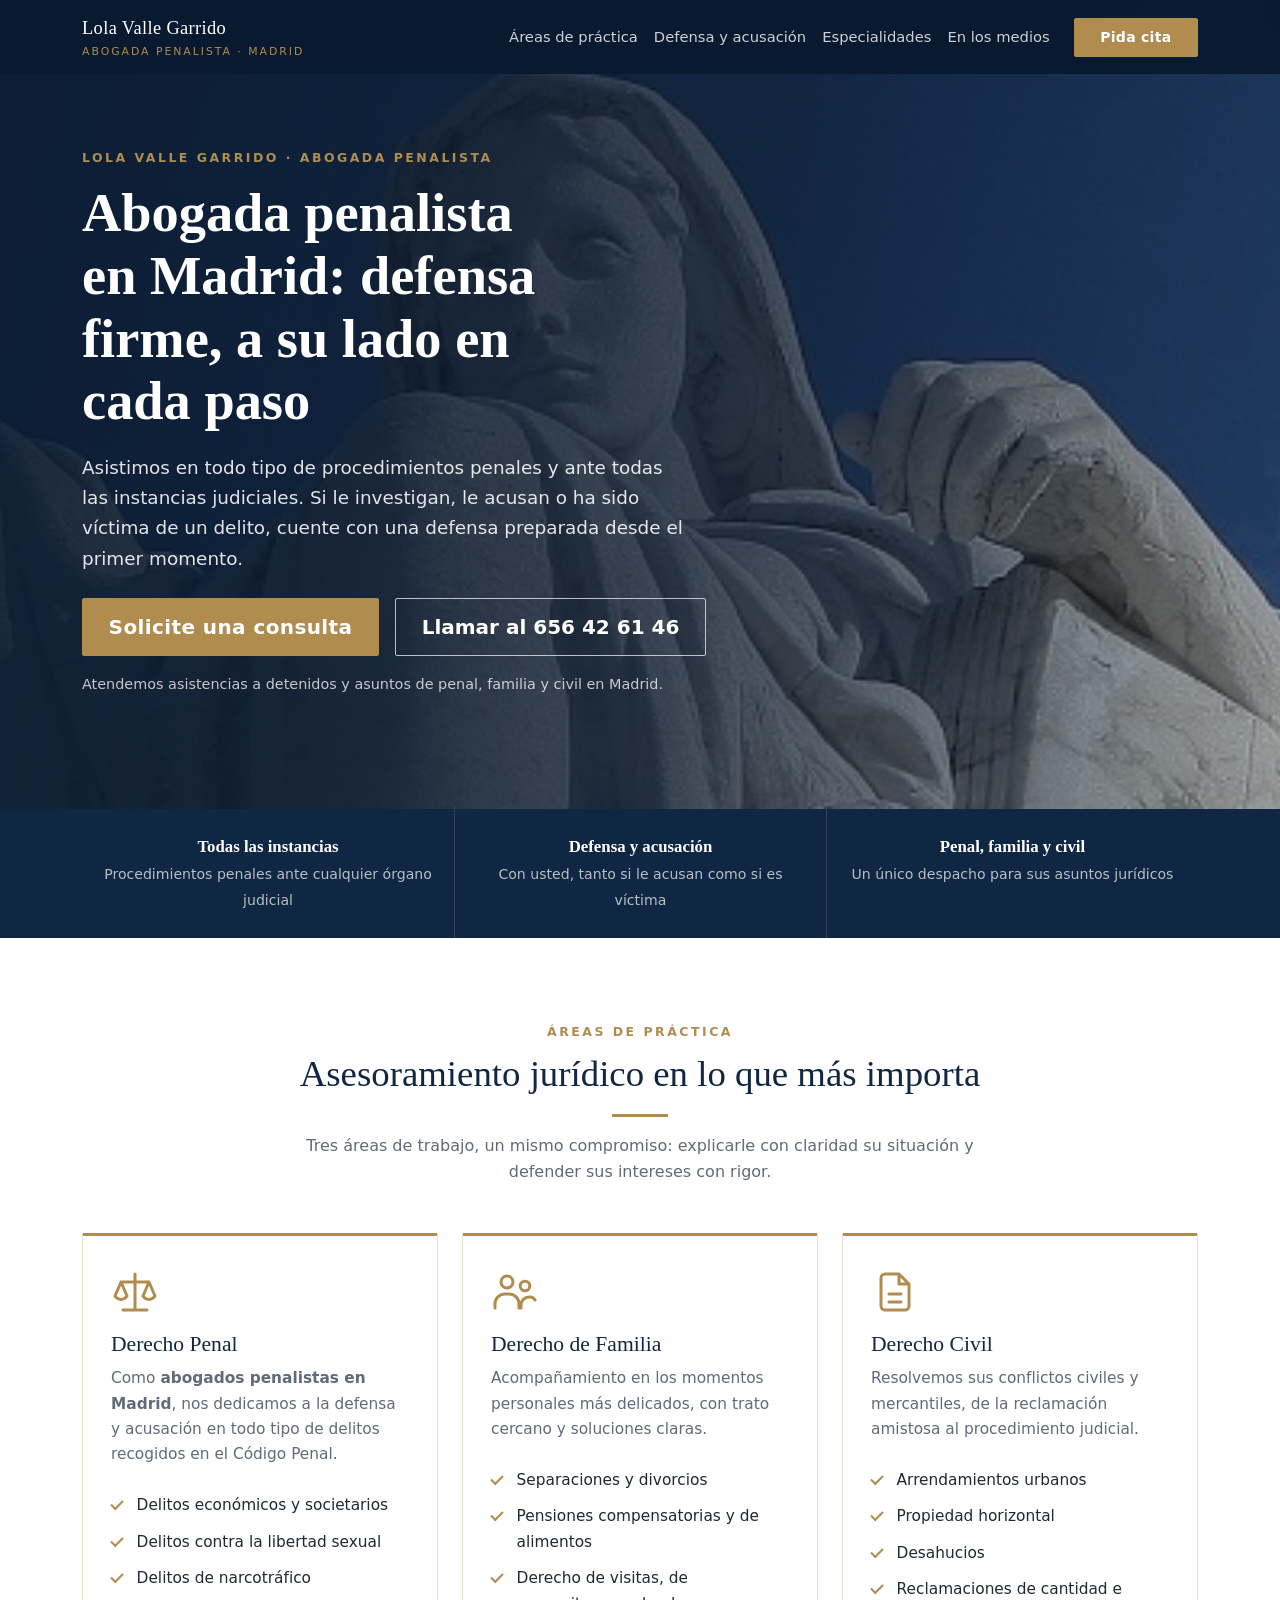
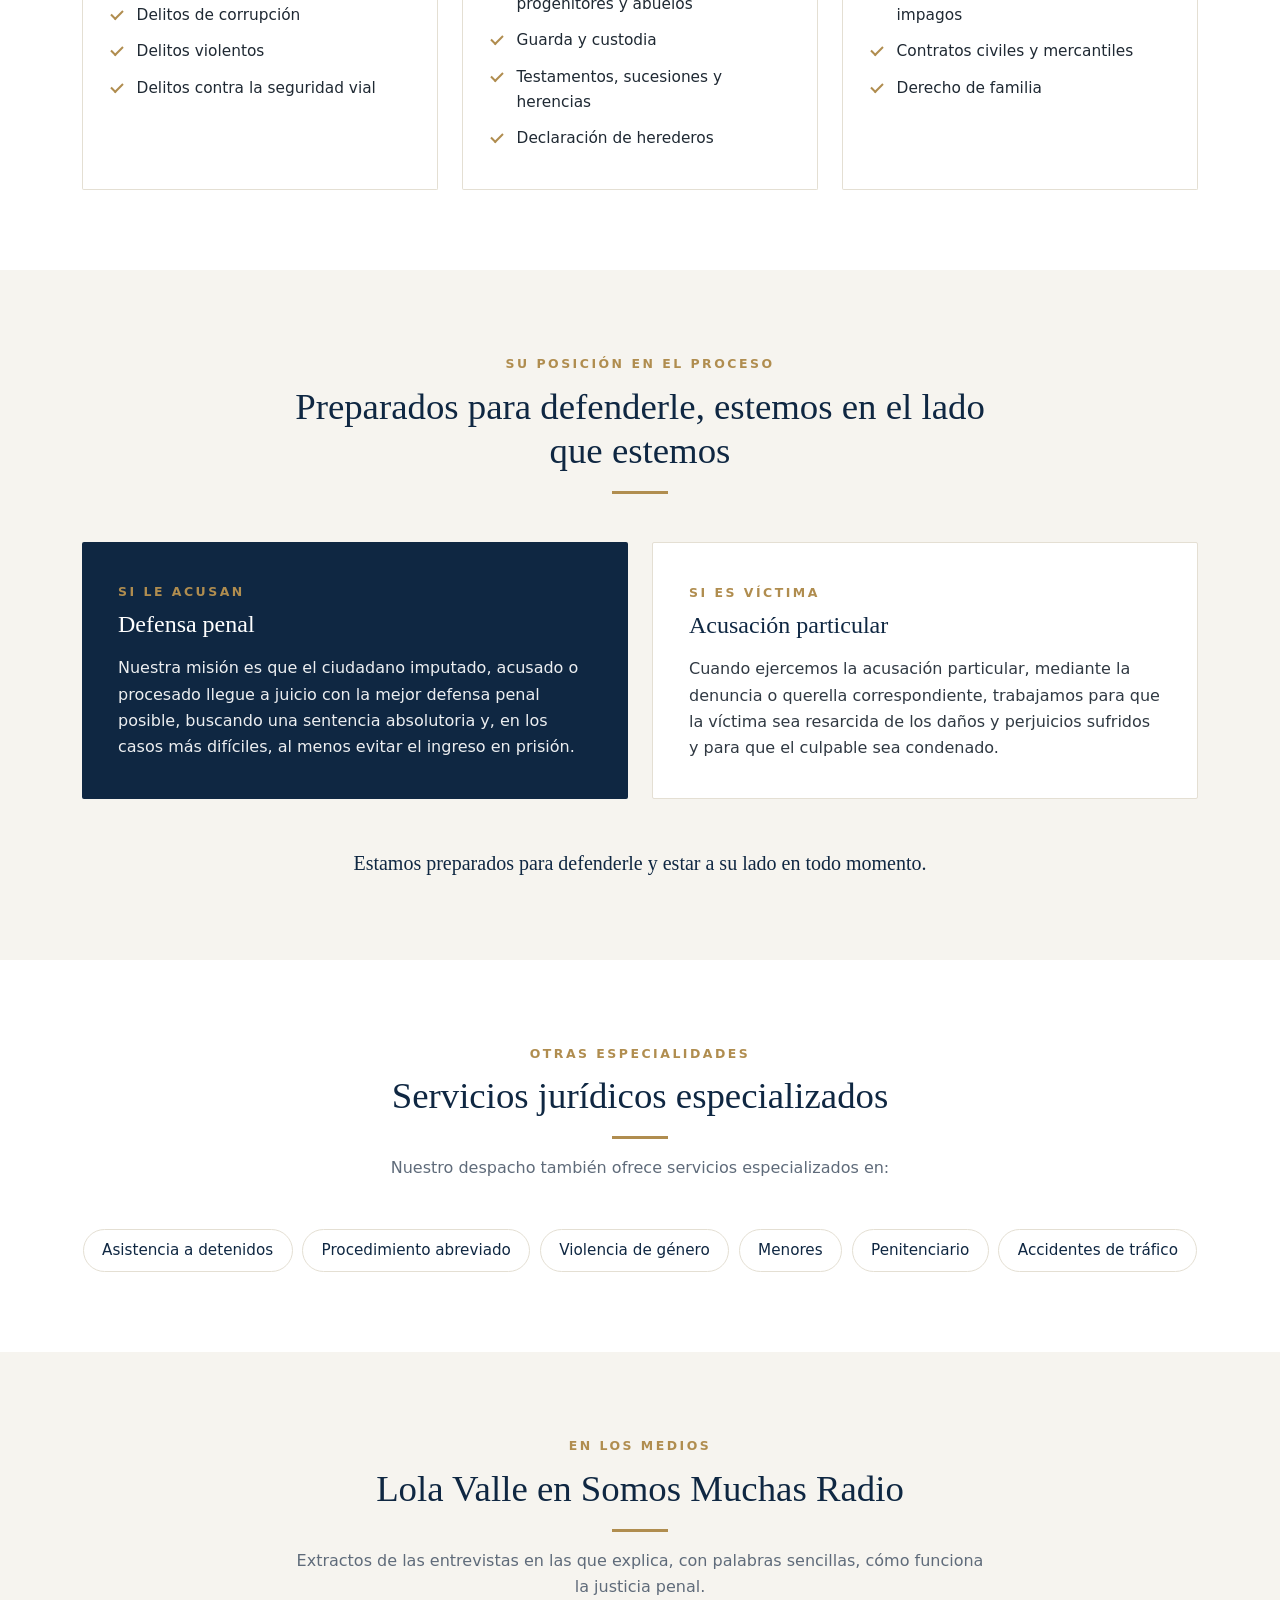
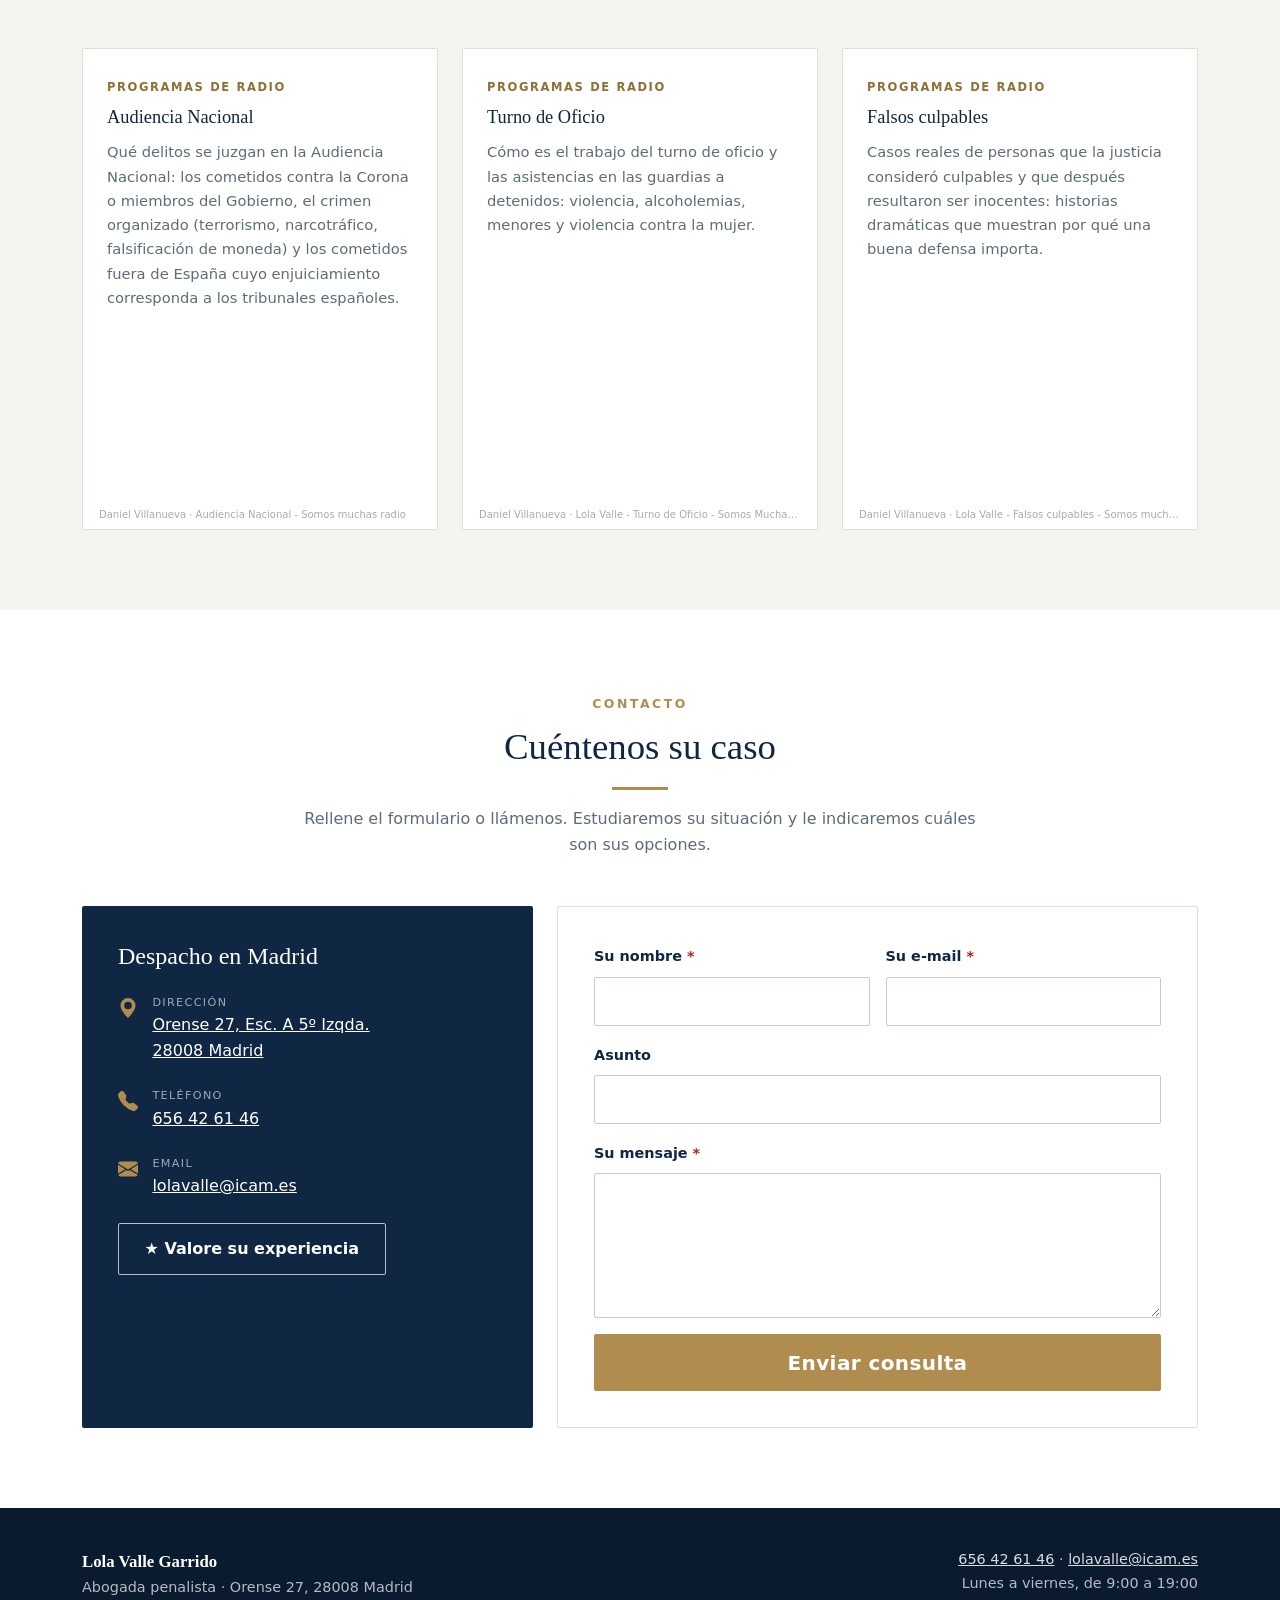
==== commit a7ef91a4: "fix: icono de teléfono relleno y enlaces en dorado - El icono del teléfono era de contorno y se veía" ====
--- a/index.html
+++ b/index.html
@@ -35,164 +35,8 @@
 
     <!-- Bootstrap CSS -->
     <link href="https://cdn.jsdelivr.net/npm/bootstrap@5.3.0/dist/css/bootstrap.min.css" rel="stylesheet">
-    <!-- Custom CSS -->
-    <style>
-        :root {
-            --navy: #0f2742;
-            --navy-deep: #0a1a2f;
-            --gold: #b08d4f;
-            --gold-dark: #8f7036;
-            --paper: #f6f4ef;
-            --ink: #1f2933;
-            --muted: #5f6b7a;
-            --line: #e4dfd3;
-            --bs-body-font-family: 'Segoe UI', system-ui, -apple-system, Roboto, 'Helvetica Neue', Arial, sans-serif;
-            --serif: Georgia, 'Times New Roman', serif;
-        }
-        html { scroll-behavior: smooth; scroll-padding-top: 76px; }
-        body { color: var(--ink); line-height: 1.65; background: #fff; }
-        h1, h2, h3, h4, .brand { font-family: var(--serif); }
-        a { color: var(--gold-dark); }
-
-        /* Botones */
-        .btn-gold {
-            background: var(--gold);
-            border: 1px solid var(--gold);
-            color: #fff;
-            font-weight: 600;
-            padding: .8rem 1.6rem;
-            border-radius: 2px;
-            letter-spacing: .02em;
-        }
-        .btn-gold:hover, .btn-gold:focus { background: var(--gold-dark); border-color: var(--gold-dark); color: #fff; }
-        .btn-ghost {
-            border: 1px solid rgba(255,255,255,.7);
-            color: #fff;
-            font-weight: 600;
-            padding: .8rem 1.6rem;
-            border-radius: 2px;
-        }
-        .btn-ghost:hover, .btn-ghost:focus { background: #fff; color: var(--navy); }
-
-        /* Barra de navegación */
-        .site-nav { background: rgba(10, 26, 47, .96); backdrop-filter: blur(6px); }
-        .site-nav .navbar-brand { color: #fff; font-size: 1.15rem; letter-spacing: .02em; }
-        .site-nav .navbar-brand small { display: block; font-family: var(--bs-body-font-family); font-size: .68rem; letter-spacing: .18em; text-transform: uppercase; color: var(--gold); }
-        .site-nav .nav-link { color: rgba(255,255,255,.8); font-size: .92rem; padding: .5rem .9rem; }
-        .site-nav .nav-link:hover, .site-nav .nav-link.active { color: #fff; }
-        .site-nav .nav-link.active { box-shadow: inset 0 -2px 0 var(--gold); }
-        .navbar-toggler { border-color: rgba(255,255,255,.4); }
-        .navbar-toggler-icon { filter: invert(1); }
-
-        /* Portada */
-        .hero {
-            position: relative;
-            padding: 9rem 0 6rem;
-            color: #fff;
-            background:
-                linear-gradient(100deg, rgba(10,26,47,.94) 0%, rgba(10,26,47,.78) 55%, rgba(10,26,47,.35) 100%),
-                url('images/header.jpg') center / cover no-repeat;
-        }
-        .kicker { text-transform: uppercase; letter-spacing: .2em; font-size: .78rem; color: var(--gold); font-weight: 600; }
-        .hero h1 { font-size: clamp(2rem, 4.6vw, 3.4rem); line-height: 1.15; font-weight: 700; max-width: 18ch; margin: .75rem 0 1.25rem; }
-        .hero .lead { max-width: 52ch; color: rgba(255,255,255,.88); font-size: 1.15rem; }
-        .hero-note { color: rgba(255,255,255,.75); font-size: .9rem; margin-top: 1.1rem; }
-
-        /* Franja de confianza */
-        .trust { background: var(--navy); color: #fff; }
-        .trust-item { padding: 1.5rem 1rem; text-align: center; }
-        .trust-item strong { display: block; font-family: var(--serif); font-size: 1.05rem; color: #fff; }
-        .trust-item span { font-size: .88rem; color: rgba(255,255,255,.7); }
-        @media (min-width: 768px) { .trust-item + .trust-item { border-left: 1px solid rgba(255,255,255,.14); } }
-
-        /* Secciones */
-        section { padding: 5rem 0; }
-        .section-alt { background: var(--paper); }
-        .section-head { max-width: 44rem; margin: 0 auto 3rem; text-align: center; }
-        .section-head h2 { font-size: clamp(1.7rem, 3vw, 2.3rem); color: var(--navy); margin-top: .5rem; }
-        .section-head p { color: var(--muted); }
-        .rule { width: 56px; height: 3px; background: var(--gold); margin: 1.1rem auto 0; border: 0; opacity: 1; }
-
-        /* Tarjetas de áreas */
-        .area-card {
-            height: 100%;
-            background: #fff;
-            border: 1px solid var(--line);
-            border-top: 3px solid var(--gold);
-            border-radius: 2px;
-            padding: 2rem 1.75rem;
-            transition: transform .2s ease, box-shadow .2s ease;
-        }
-        .area-card:hover { transform: translateY(-4px); box-shadow: 0 14px 30px rgba(15,39,66,.1); }
-        .area-card .icon { width: 48px; height: 48px; color: var(--gold); margin-bottom: 1rem; }
-        .area-card h3 { font-size: 1.35rem; color: var(--navy); }
-        .area-card p { color: var(--muted); font-size: .96rem; }
-        .check-list { list-style: none; padding: 0; margin: 1.25rem 0 0; }
-        .check-list li { position: relative; padding: .35rem 0 .35rem 1.6rem; font-size: .96rem; }
-        .check-list li::before {
-            content: ""; position: absolute; left: 0; top: .78rem; width: 12px; height: 7px;
-            border-left: 2px solid var(--gold); border-bottom: 2px solid var(--gold); transform: rotate(-45deg);
-        }
-
-        /* Defensa y acusación */
-        .role-card { background: var(--navy); color: #fff; border-radius: 2px; padding: 2.25rem; height: 100%; }
-        .role-card.alt { background: #fff; color: var(--ink); border: 1px solid var(--line); }
-        .role-card h3 { font-size: 1.5rem; margin: .4rem 0 1rem; }
-        .role-card p { margin: 0; opacity: .92; }
-        .role-card .kicker { color: var(--gold); }
-        .role-card.alt h3 { color: var(--navy); }
-
-        /* Otras especialidades */
-        .chips { display: flex; flex-wrap: wrap; gap: .6rem; justify-content: center; }
-        .chip { background: #fff; border: 1px solid var(--line); border-radius: 999px; padding: .5rem 1.15rem; font-size: .95rem; color: var(--navy); }
-
-        /* Medios */
-        .media-card { background: #fff; border: 1px solid var(--line); border-radius: 2px; height: 100%; display: flex; flex-direction: column; }
-        .media-card .body { padding: 1.5rem; flex: 1; }
-        .media-card .tag { font-size: .72rem; text-transform: uppercase; letter-spacing: .14em; color: var(--gold-dark); font-weight: 600; }
-        .media-card h3 { font-size: 1.15rem; color: var(--navy); margin: .4rem 0 .75rem; }
-        .media-card p { font-size: .92rem; color: var(--muted); margin: 0; }
-        .media-card iframe { display: block; width: 100%; height: 166px; border: 0; }
-        .sc-credit { font-size: 10px; color: #aaa; padding: .4rem 1rem; overflow: hidden; white-space: nowrap; text-overflow: ellipsis; }
-        .sc-credit a { color: #aaa; text-decoration: none; }
-
-        /* Contacto */
-        .contact-card { background: var(--navy); color: #fff; border-radius: 2px; padding: 2.25rem; height: 100%; }
-        .contact-card h3 { font-size: 1.5rem; }
-        .contact-card a { color: #fff; }
-        .contact-line { display: flex; gap: .9rem; align-items: flex-start; margin-top: 1.4rem; }
-        .contact-line svg { flex: none; margin-top: .25rem; fill: var(--gold); }
-        .contact-line small { display: block; text-transform: uppercase; letter-spacing: .12em; font-size: .7rem; color: rgba(255,255,255,.6); }
-        .form-panel { background: #fff; border: 1px solid var(--line); border-radius: 2px; padding: 2.25rem; }
-        .form-label { font-weight: 600; font-size: .9rem; color: var(--navy); }
-        .form-control { border-radius: 2px; padding: .7rem .9rem; border-color: #cfc9ba; }
-        .form-control:focus { border-color: var(--gold); box-shadow: 0 0 0 .2rem rgba(176,141,79,.2); }
-        .required-field::after { content: " *"; color: #b42318; }
-        #formError { display: none; }
-
-        /* Pie */
-        footer { background: var(--navy-deep); color: rgba(255,255,255,.7); padding: 2.5rem 0; font-size: .9rem; }
-        footer strong { color: #fff; font-family: var(--serif); font-size: 1.05rem; }
-        footer a { color: rgba(255,255,255,.85); }
-
-        /* Botón de llamada flotante en móvil */
-        .call-fab {
-            position: fixed; right: 1rem; bottom: 1rem; z-index: 1030;
-            display: none; align-items: center; gap: .5rem;
-            background: var(--gold); color: #fff; font-weight: 600; text-decoration: none;
-            padding: .8rem 1.2rem; border-radius: 999px; box-shadow: 0 8px 20px rgba(0,0,0,.3);
-        }
-        .call-fab:hover { color: #fff; background: var(--gold-dark); }
-        @media (max-width: 767.98px) {
-            .call-fab { display: inline-flex; }
-            .hero { padding: 7rem 0 4rem; }
-            section { padding: 3.5rem 0; }
-        }
-        @media (prefers-reduced-motion: reduce) {
-            html { scroll-behavior: auto; }
-            .area-card { transition: none; }
-        }
-    </style>
+    <!-- Estilos propios -->
+    <link href="css/style.css" rel="stylesheet">
     <script defer src="https://umami.dvillaj.synology.me/script.js" data-website-id="c3ab261e-1796-4590-8226-f2264c0a287e"></script>
 </head>
 <body data-bs-spy="scroll" data-bs-target="#mainNav" data-bs-offset="90" tabindex="0">
@@ -416,7 +260,7 @@
                                 <div><small>Dirección</small><a href="https://maps.app.goo.gl/A7PWPymdEDE6ocu9A" target="_blank" rel="noopener">Orense 27, Esc. A 5º Izqda.<br>28008 Madrid</a></div>
                             </div>
                             <div class="contact-line">
-                                <svg xmlns="http://www.w3.org/2000/svg" width="20" height="20" viewBox="0 0 16 16" aria-hidden="true"><path d="M3.654 1.328a.678.678 0 0 0-1.015-.063L1.605 2.3c-.483.484-.661 1.169-.45 1.77a17.568 17.568 0 0 0 4.168 6.608 17.569 17.569 0 0 0 6.608 4.168c.601.211 1.286.033 1.77-.45l1.034-1.034a.678.678 0 0 0-.063-1.015l-2.307-1.794a.678.678 0 0 0-.58-.122l-2.19.547a1.745 1.745 0 0 1-1.657-.459L5.482 8.062a1.745 1.745 0 0 1-.46-1.657l.548-2.19a.678.678 0 0 0-.122-.58L3.654 1.328zM1.884.511a1.745 1.745 0 0 1 2.612.163L6.29 2.98c.329.423.445.974.315 1.494l-.547 2.19a.678.678 0 0 0 .178.643l2.457 2.457a.678.678 0 0 0 .644.178l2.189-.547a1.745 1.745 0 0 1 1.494.315l2.306 1.794c.829.645.905 1.87.163 2.611l-1.034 1.034c-.74.74-1.846 1.065-2.877.702a18.634 18.634 0 0 1-7.01-4.42 18.634 18.634 0 0 1-4.42-7.009c-.362-1.03-.037-2.137.703-2.877L1.885.511z"/></svg>
+                                <svg xmlns="http://www.w3.org/2000/svg" width="20" height="20" viewBox="0 0 16 16" aria-hidden="true"><path d="M1.885.511a1.745 1.745 0 0 1 2.61.163L6.29 2.98c.329.423.445.974.315 1.494l-.547 2.19a.68.68 0 0 0 .178.643l2.457 2.457a.68.68 0 0 0 .644.178l2.189-.547a1.75 1.75 0 0 1 1.494.315l2.306 1.794c.829.645.905 1.87.163 2.611l-1.034 1.034c-.74.74-1.846 1.065-2.877.702a18.6 18.6 0 0 1-7.01-4.42 18.6 18.6 0 0 1-4.42-7.009c-.362-1.03-.037-2.137.703-2.877z"/></svg>
                                 <div><small>Teléfono</small><a href="tel:+34656426146">656 42 61 46</a></div>
                             </div>
                             <div class="contact-line">
@@ -477,78 +321,13 @@
     </footer>
 
     <a class="call-fab" href="tel:+34656426146" aria-label="Llamar al despacho">
-        <svg xmlns="http://www.w3.org/2000/svg" width="18" height="18" fill="currentColor" viewBox="0 0 16 16" aria-hidden="true"><path d="M3.654 1.328a.678.678 0 0 0-1.015-.063L1.605 2.3c-.483.484-.661 1.169-.45 1.77a17.568 17.568 0 0 0 4.168 6.608 17.569 17.569 0 0 0 6.608 4.168c.601.211 1.286.033 1.77-.45l1.034-1.034a.678.678 0 0 0-.063-1.015l-2.307-1.794a.678.678 0 0 0-.58-.122l-2.19.547a1.745 1.745 0 0 1-1.657-.459L5.482 8.062a1.745 1.745 0 0 1-.46-1.657l.548-2.19a.678.678 0 0 0-.122-.58L3.654 1.328z"/></svg>
+        <svg xmlns="http://www.w3.org/2000/svg" width="18" height="18" fill="currentColor" viewBox="0 0 16 16" aria-hidden="true"><path d="M1.885.511a1.745 1.745 0 0 1 2.61.163L6.29 2.98c.329.423.445.974.315 1.494l-.547 2.19a.68.68 0 0 0 .178.643l2.457 2.457a.68.68 0 0 0 .644.178l2.189-.547a1.75 1.75 0 0 1 1.494.315l2.306 1.794c.829.645.905 1.87.163 2.611l-1.034 1.034c-.74.74-1.846 1.065-2.877.702a18.6 18.6 0 0 1-7.01-4.42 18.6 18.6 0 0 1-4.42-7.009c-.362-1.03-.037-2.137.703-2.877z"/></svg>
         Llamar
     </a>
 
     <!-- Bootstrap JS Bundle with Popper -->
     <script src="https://cdn.jsdelivr.net/npm/bootstrap@5.3.0/dist/js/bootstrap.bundle.min.js"></script>
 
-    <script>
-        document.addEventListener('DOMContentLoaded', function () {
-            // Cerrar el menú móvil al pulsar un enlace
-            const menu = document.getElementById('mainNav');
-            document.querySelectorAll('#mainNav a').forEach(function (a) {
-                a.addEventListener('click', function () {
-                    if (menu.classList.contains('show')) {
-                        bootstrap.Collapse.getOrCreateInstance(menu).hide();
-                    }
-                });
-            });
-
-            // Envío del formulario (Formspree)
-            const contactForm = document.getElementById('contactForm');
-            if (contactForm) {
-                contactForm.addEventListener('submit', async function (e) {
-                    e.preventDefault();
-
-                    const submitButton = this.querySelector('button[type="submit"]');
-                    const originalButtonText = submitButton.textContent;
-                    submitButton.textContent = 'Enviando...';
-                    submitButton.disabled = true;
-
-                    const errorAlert = document.getElementById('formError');
-                    errorAlert.style.display = 'none';
-
-                    try {
-                        const response = await fetch(this.action, {
-                            method: 'POST',
-                            body: new FormData(this),
-                            headers: { 'Accept': 'application/json' }
-                        });
-
-                        if (response.ok) {
-                            const nextPage = this.querySelector('input[name="_next"]').value;
-                            contactForm.reset();
-                            if (nextPage) {
-                                window.location.href = nextPage;
-                            }
-                        } else {
-                            const errorData = await response.json();
-                            throw new Error(
-                                errorData.error ||
-                                `El servidor respondió con error ${response.status}: ${response.statusText}`
-                            );
-                        }
-                    } catch (error) {
-                        errorAlert.textContent = '';
-                        const title = document.createElement('strong');
-                        title.textContent = 'No se ha podido enviar el formulario: ';
-                        errorAlert.appendChild(title);
-                        errorAlert.appendChild(document.createTextNode(error.message + '. Por favor, inténtelo de nuevo o escríbanos a '));
-                        const mail = document.createElement('a');
-                        mail.href = 'mailto:lolavalle@icam.es';
-                        mail.textContent = 'lolavalle@icam.es';
-                        errorAlert.appendChild(mail);
-                        errorAlert.appendChild(document.createTextNode(' o llámenos al 656 42 61 46.'));
-                        errorAlert.style.display = 'block';
-                    } finally {
-                        submitButton.textContent = originalButtonText;
-                        submitButton.disabled = false;
-                    }
-                });
-            }
-        });
-    </script>
+    <script src="js/main.js"></script>
 </body>
 </html>
--- a/css/style.css
+++ b/css/style.css
@@ -0,0 +1,155 @@
+:root {
+    --navy: #0f2742;
+    --navy-deep: #0a1a2f;
+    --gold: #b08d4f;
+    --gold-dark: #8f7036;
+    --paper: #f6f4ef;
+    --ink: #1f2933;
+    --muted: #5f6b7a;
+    --line: #e4dfd3;
+    --bs-body-font-family: 'Segoe UI', system-ui, -apple-system, Roboto, 'Helvetica Neue', Arial, sans-serif;
+    --serif: Georgia, 'Times New Roman', serif;
+}
+html { scroll-behavior: smooth; scroll-padding-top: 76px; }
+body { color: var(--ink); line-height: 1.65; background: #fff; }
+h1, h2, h3, h4, .brand { font-family: var(--serif); }
+a { color: var(--gold-dark); }
+
+/* Botones */
+.btn-gold {
+    background: var(--gold);
+    border: 1px solid var(--gold);
+    color: #fff;
+    font-weight: 600;
+    padding: .8rem 1.6rem;
+    border-radius: 2px;
+    letter-spacing: .02em;
+}
+.btn-gold:hover, .btn-gold:focus { background: var(--gold-dark); border-color: var(--gold-dark); color: #fff; }
+.btn-ghost {
+    border: 1px solid rgba(255,255,255,.7);
+    color: #fff;
+    font-weight: 600;
+    padding: .8rem 1.6rem;
+    border-radius: 2px;
+}
+.btn-ghost:hover, .btn-ghost:focus { background: #fff; color: var(--navy); }
+
+/* Barra de navegación */
+.site-nav { background: rgba(10, 26, 47, .96); backdrop-filter: blur(6px); }
+.site-nav .navbar-brand { color: #fff; font-size: 1.15rem; letter-spacing: .02em; }
+.site-nav .navbar-brand small { display: block; font-family: var(--bs-body-font-family); font-size: .68rem; letter-spacing: .18em; text-transform: uppercase; color: var(--gold); }
+.site-nav .nav-link { color: rgba(255,255,255,.8); font-size: .92rem; padding: .5rem .9rem; }
+.site-nav .nav-link:hover, .site-nav .nav-link.active { color: #fff; }
+.site-nav .nav-link.active { box-shadow: inset 0 -2px 0 var(--gold); }
+.navbar-toggler { border-color: rgba(255,255,255,.4); }
+.navbar-toggler-icon { filter: invert(1); }
+
+/* Portada */
+.hero {
+    position: relative;
+    padding: 9rem 0 6rem;
+    color: #fff;
+    background:
+        linear-gradient(100deg, rgba(10,26,47,.94) 0%, rgba(10,26,47,.78) 55%, rgba(10,26,47,.35) 100%),
+        url('../images/header.jpg') center / cover no-repeat;
+}
+.kicker { text-transform: uppercase; letter-spacing: .2em; font-size: .78rem; color: var(--gold); font-weight: 600; }
+.hero h1 { font-size: clamp(2rem, 4.6vw, 3.4rem); line-height: 1.15; font-weight: 700; max-width: 18ch; margin: .75rem 0 1.25rem; }
+.hero .lead { max-width: 52ch; color: rgba(255,255,255,.88); font-size: 1.15rem; }
+.hero-note { color: rgba(255,255,255,.75); font-size: .9rem; margin-top: 1.1rem; }
+
+/* Franja de confianza */
+.trust { background: var(--navy); color: #fff; }
+.trust-item { padding: 1.5rem 1rem; text-align: center; }
+.trust-item strong { display: block; font-family: var(--serif); font-size: 1.05rem; color: #fff; }
+.trust-item span { font-size: .88rem; color: rgba(255,255,255,.7); }
+@media (min-width: 768px) { .trust-item + .trust-item { border-left: 1px solid rgba(255,255,255,.14); } }
+
+/* Secciones */
+section { padding: 5rem 0; }
+.section-alt { background: var(--paper); }
+.section-head { max-width: 44rem; margin: 0 auto 3rem; text-align: center; }
+.section-head h2 { font-size: clamp(1.7rem, 3vw, 2.3rem); color: var(--navy); margin-top: .5rem; }
+.section-head p { color: var(--muted); }
+.rule { width: 56px; height: 3px; background: var(--gold); margin: 1.1rem auto 0; border: 0; opacity: 1; }
+
+/* Tarjetas de áreas */
+.area-card {
+    height: 100%;
+    background: #fff;
+    border: 1px solid var(--line);
+    border-top: 3px solid var(--gold);
+    border-radius: 2px;
+    padding: 2rem 1.75rem;
+    transition: transform .2s ease, box-shadow .2s ease;
+}
+.area-card:hover { transform: translateY(-4px); box-shadow: 0 14px 30px rgba(15,39,66,.1); }
+.area-card .icon { width: 48px; height: 48px; color: var(--gold); margin-bottom: 1rem; }
+.area-card h3 { font-size: 1.35rem; color: var(--navy); }
+.area-card p { color: var(--muted); font-size: .96rem; }
+.check-list { list-style: none; padding: 0; margin: 1.25rem 0 0; }
+.check-list li { position: relative; padding: .35rem 0 .35rem 1.6rem; font-size: .96rem; }
+.check-list li::before {
+    content: ""; position: absolute; left: 0; top: .78rem; width: 12px; height: 7px;
+    border-left: 2px solid var(--gold); border-bottom: 2px solid var(--gold); transform: rotate(-45deg);
+}
+
+/* Defensa y acusación */
+.role-card { background: var(--navy); color: #fff; border-radius: 2px; padding: 2.25rem; height: 100%; }
+.role-card.alt { background: #fff; color: var(--ink); border: 1px solid var(--line); }
+.role-card h3 { font-size: 1.5rem; margin: .4rem 0 1rem; }
+.role-card p { margin: 0; opacity: .92; }
+.role-card .kicker { color: var(--gold); }
+.role-card.alt h3 { color: var(--navy); }
+
+/* Otras especialidades */
+.chips { display: flex; flex-wrap: wrap; gap: .6rem; justify-content: center; }
+.chip { background: #fff; border: 1px solid var(--line); border-radius: 999px; padding: .5rem 1.15rem; font-size: .95rem; color: var(--navy); }
+
+/* Medios */
+.media-card { background: #fff; border: 1px solid var(--line); border-radius: 2px; height: 100%; display: flex; flex-direction: column; }
+.media-card .body { padding: 1.5rem; flex: 1; }
+.media-card .tag { font-size: .72rem; text-transform: uppercase; letter-spacing: .14em; color: var(--gold-dark); font-weight: 600; }
+.media-card h3 { font-size: 1.15rem; color: var(--navy); margin: .4rem 0 .75rem; }
+.media-card p { font-size: .92rem; color: var(--muted); margin: 0; }
+.media-card iframe { display: block; width: 100%; height: 166px; border: 0; }
+.sc-credit { font-size: 10px; color: #aaa; padding: .4rem 1rem; overflow: hidden; white-space: nowrap; text-overflow: ellipsis; }
+.sc-credit a { color: #aaa; text-decoration: none; }
+
+/* Contacto */
+.contact-card { background: var(--navy); color: #fff; border-radius: 2px; padding: 2.25rem; height: 100%; }
+.contact-card h3 { font-size: 1.5rem; }
+.contact-card a { color: #fff; }
+.contact-line { display: flex; gap: .9rem; align-items: flex-start; margin-top: 1.4rem; }
+.contact-line svg { flex: none; margin-top: .25rem; fill: var(--gold); }
+.contact-line small { display: block; text-transform: uppercase; letter-spacing: .12em; font-size: .7rem; color: rgba(255,255,255,.6); }
+.form-panel { background: #fff; border: 1px solid var(--line); border-radius: 2px; padding: 2.25rem; }
+.form-label { font-weight: 600; font-size: .9rem; color: var(--navy); }
+.form-control { border-radius: 2px; padding: .7rem .9rem; border-color: #cfc9ba; }
+.form-control:focus { border-color: var(--gold); box-shadow: 0 0 0 .2rem rgba(176,141,79,.2); }
+.required-field::after { content: " *"; color: #b42318; }
+#formError { display: none; }
+
+/* Pie */
+footer { background: var(--navy-deep); color: rgba(255,255,255,.7); padding: 2.5rem 0; font-size: .9rem; }
+footer strong { color: #fff; font-family: var(--serif); font-size: 1.05rem; }
+footer a { color: rgba(255,255,255,.85); }
+
+/* Botón de llamada flotante en móvil */
+.call-fab {
+    position: fixed; right: 1rem; bottom: 1rem; z-index: 1030;
+    display: none; align-items: center; gap: .5rem;
+    background: var(--gold); color: #fff; font-weight: 600; text-decoration: none;
+    padding: .8rem 1.2rem; border-radius: 999px; box-shadow: 0 8px 20px rgba(0,0,0,.3);
+}
+.call-fab:hover { color: #fff; background: var(--gold-dark); }
+@media (max-width: 767.98px) {
+    .call-fab { display: inline-flex; }
+    .hero { padding: 7rem 0 4rem; }
+    section { padding: 3.5rem 0; }
+}
+@media (prefers-reduced-motion: reduce) {
+    html { scroll-behavior: auto; }
+    .area-card { transition: none; }
+}
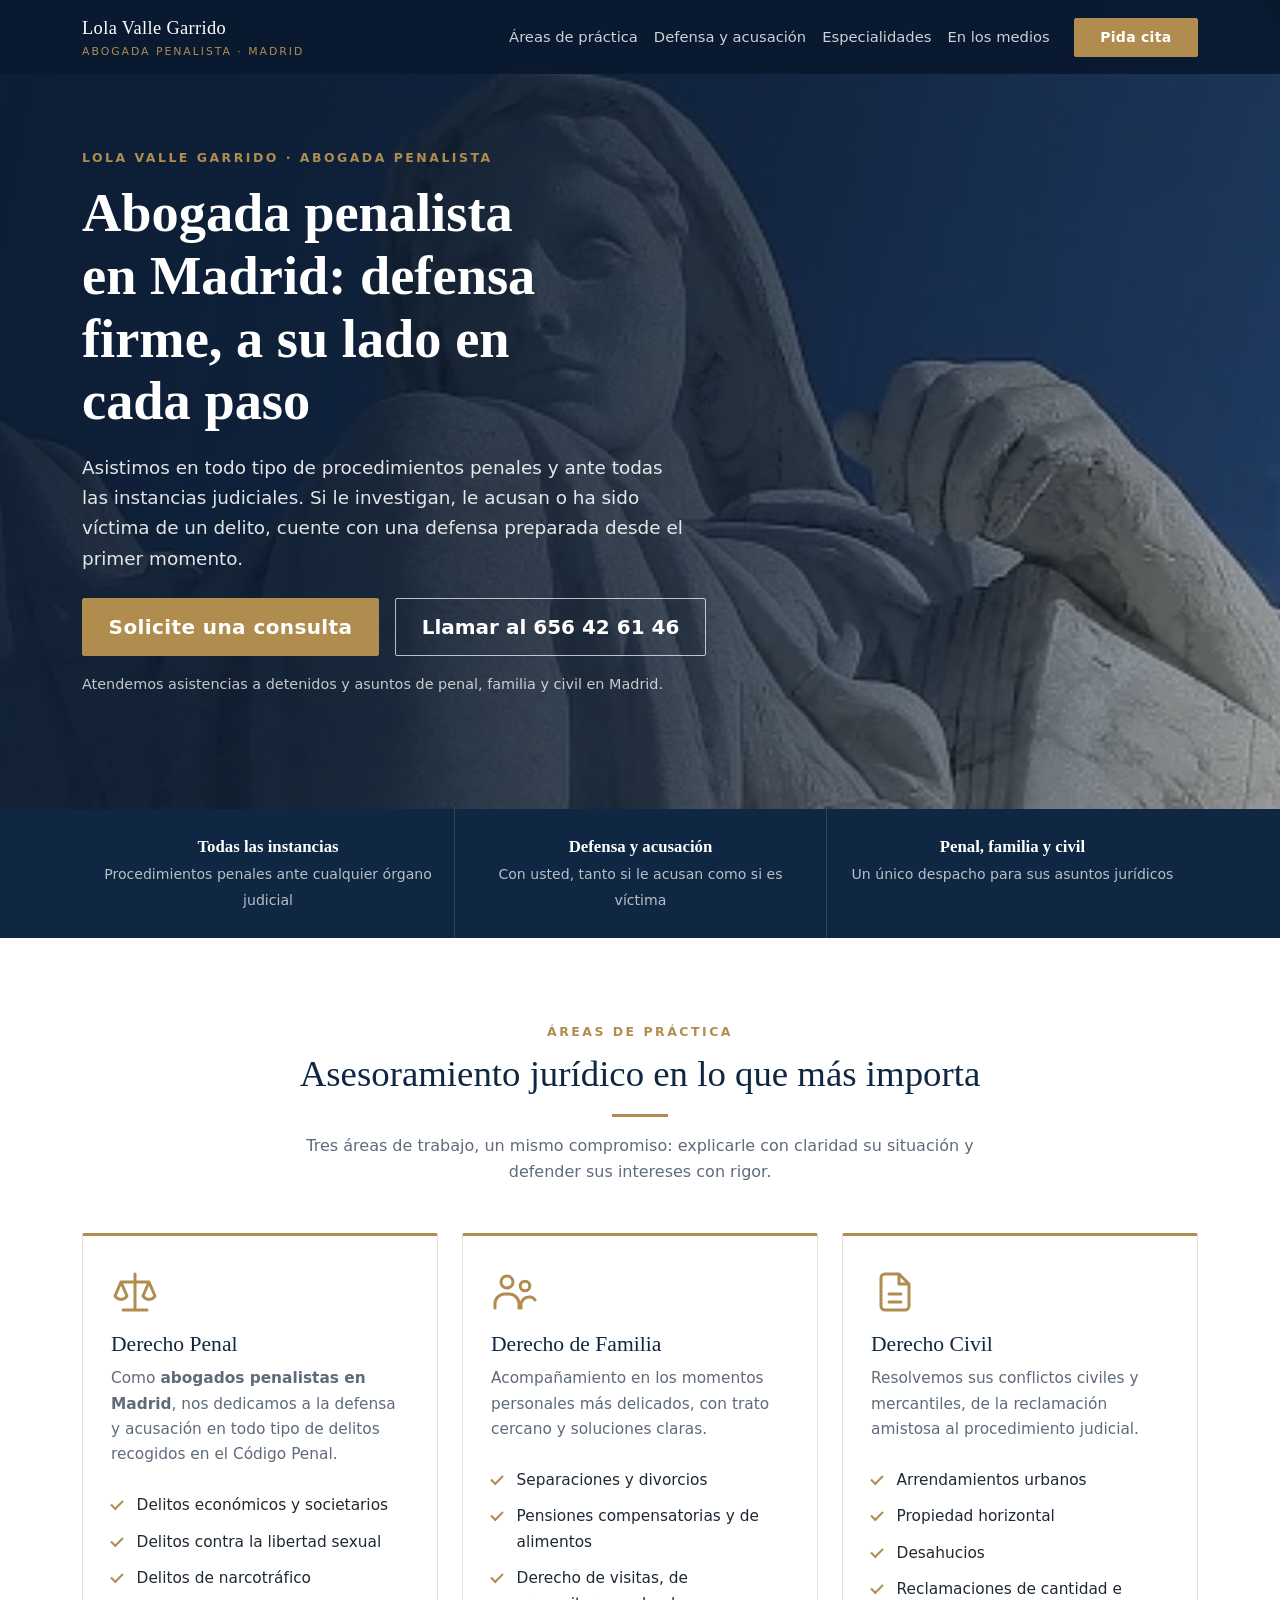
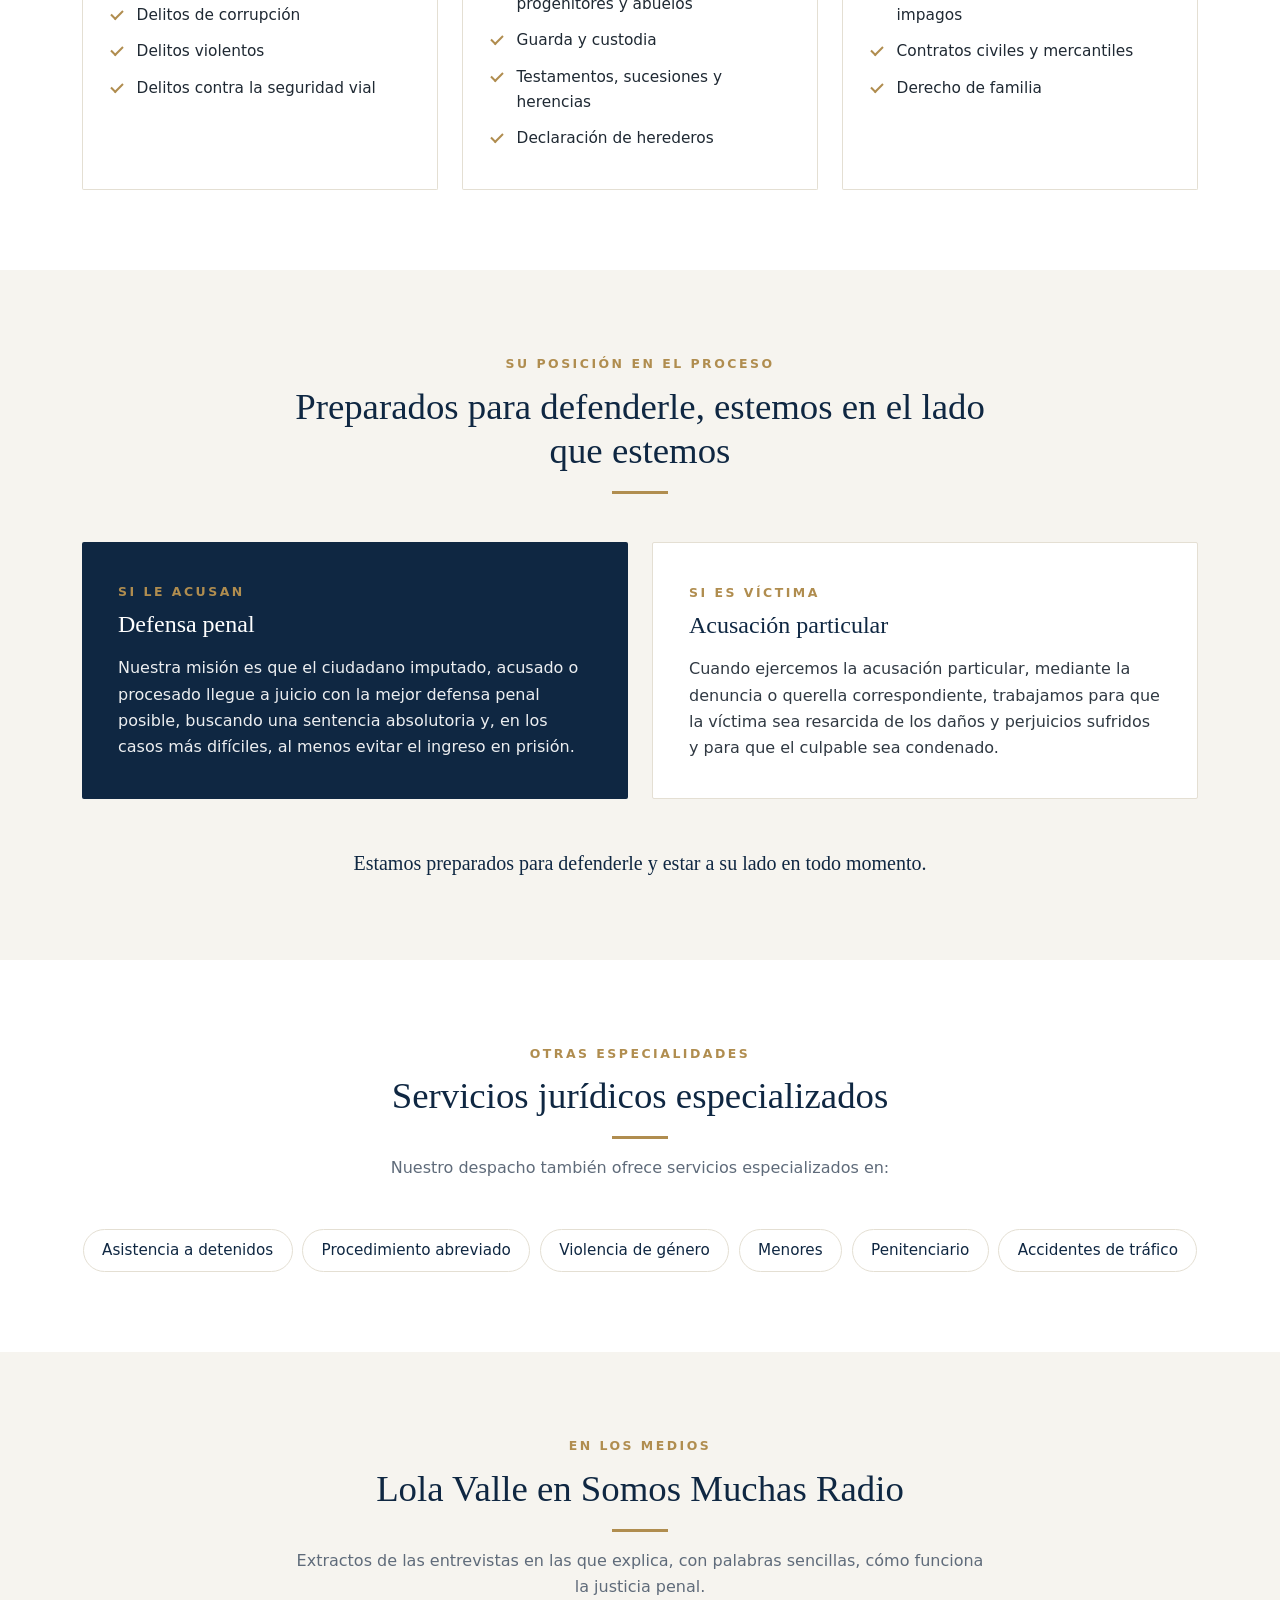
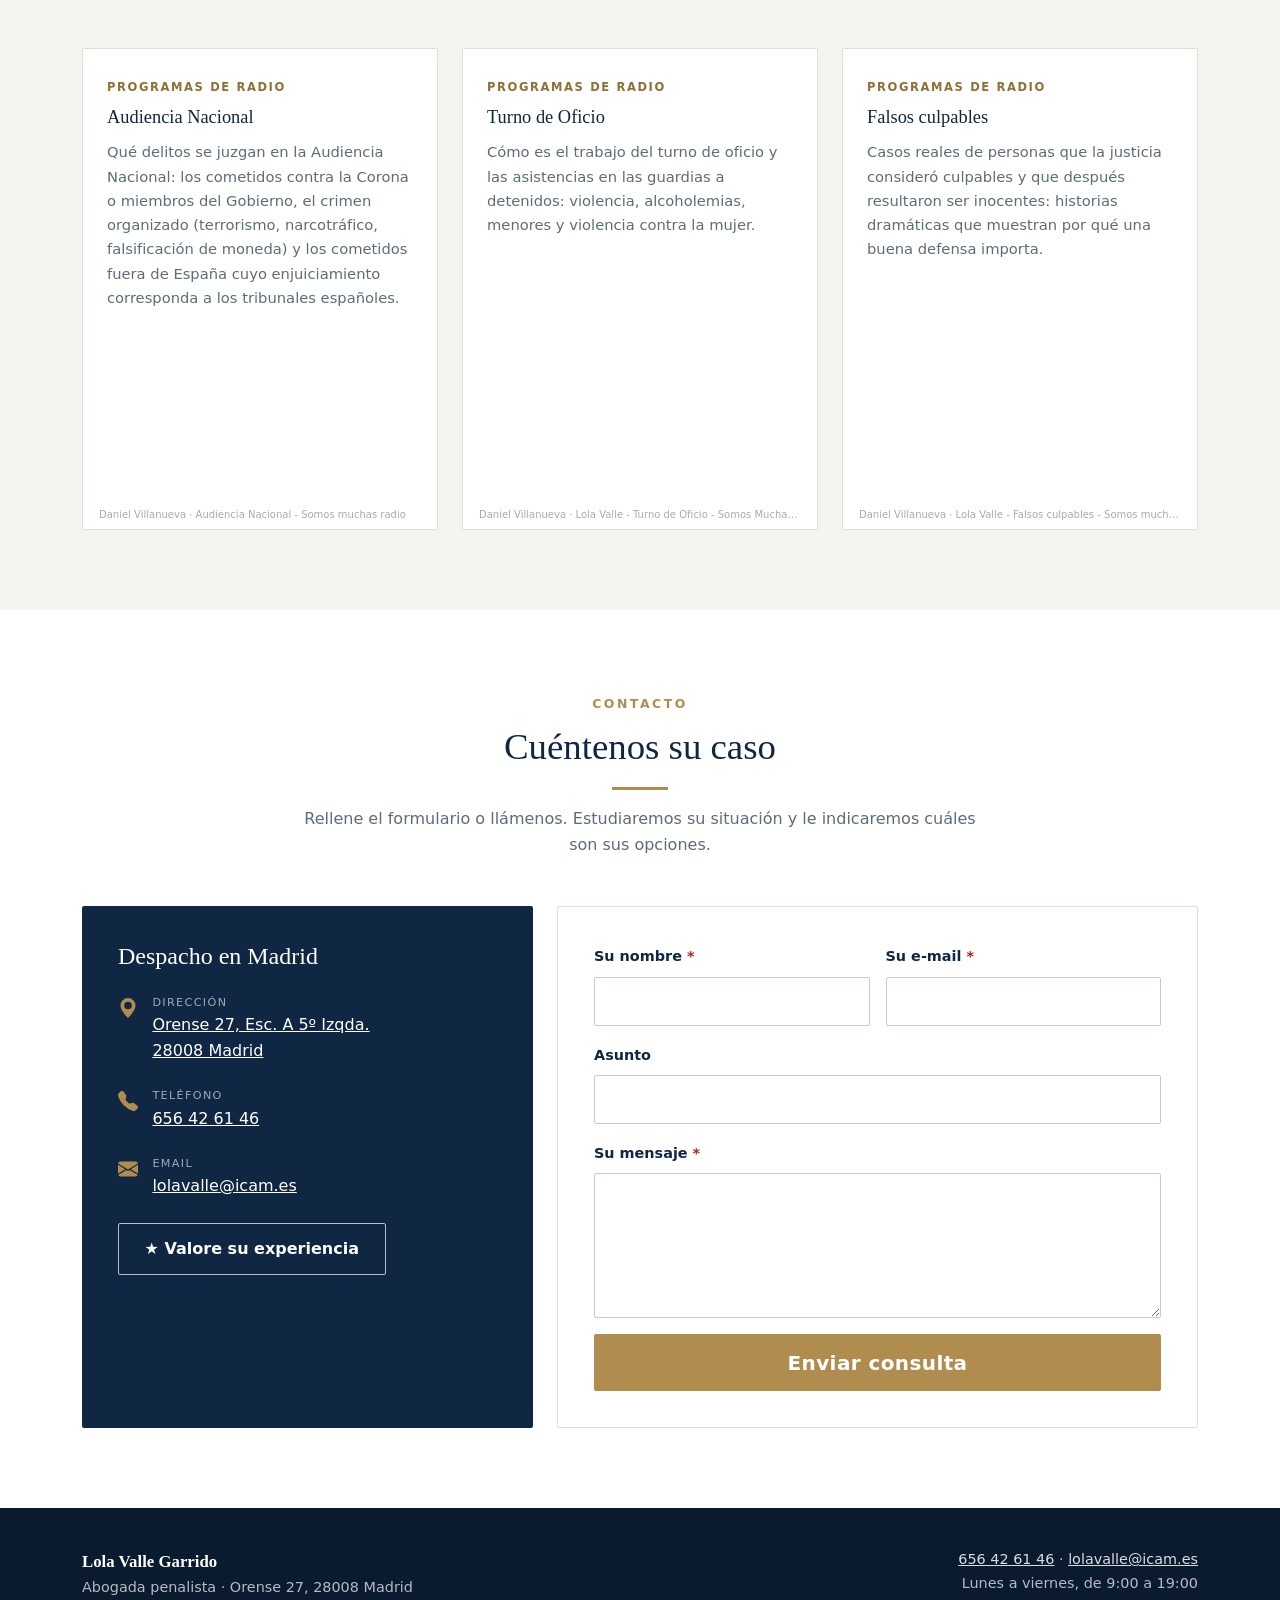
==== commit 7b7b1a76: "feat: portada en WebP (480 y 880 px) y Bootstrap 5.3.9 con SRI Co-Authored-By: Claude Sonnet 5.5 <no" ====
--- a/index.html
+++ b/index.html
@@ -34,7 +34,8 @@
     </script>
 
     <!-- Bootstrap CSS -->
-    <link href="https://cdn.jsdelivr.net/npm/bootstrap@5.3.0/dist/css/bootstrap.min.css" rel="stylesheet">
+    <link href="https://cdn.jsdelivr.net/npm/bootstrap@5.3.9/dist/css/bootstrap.min.css" rel="stylesheet"
+          integrity="sha384-yEPZ7jP9S0QKiUQ0m3jjsO4ProIW7wvR9gXkI7JOGa2XVsw53Yke2bsdkBbjmmiX" crossorigin="anonymous">
     <!-- Estilos propios -->
     <link href="css/style.css" rel="stylesheet">
     <script defer src="https://umami.dvillaj.synology.me/script.js" data-website-id="c3ab261e-1796-4590-8226-f2264c0a287e"></script>
@@ -326,7 +327,8 @@
     </a>
 
     <!-- Bootstrap JS Bundle with Popper -->
-    <script src="https://cdn.jsdelivr.net/npm/bootstrap@5.3.0/dist/js/bootstrap.bundle.min.js"></script>
+    <script src="https://cdn.jsdelivr.net/npm/bootstrap@5.3.9/dist/js/bootstrap.bundle.min.js"
+            integrity="sha384-WyOxWvTyr1QaMPfiPJSv76iReVthorl5uWlFtZPyK0IEB0hGzo9y5Bp9mYanr8Bu" crossorigin="anonymous"></script>
 
     <script src="js/main.js"></script>
 </body>
--- a/css/style.css
+++ b/css/style.css
@@ -52,7 +52,14 @@
     color: #fff;
     background:
         linear-gradient(100deg, rgba(10,26,47,.94) 0%, rgba(10,26,47,.78) 55%, rgba(10,26,47,.35) 100%),
-        url('../images/header.jpg') center / cover no-repeat;
+        url('../images/header-880.webp') center / cover no-repeat;
+}
+@media (max-width: 767.98px) {
+    .hero {
+        background-image:
+            linear-gradient(100deg, rgba(10,26,47,.94) 0%, rgba(10,26,47,.78) 55%, rgba(10,26,47,.35) 100%),
+            url('../images/header-480.webp');
+    }
 }
 .kicker { text-transform: uppercase; letter-spacing: .2em; font-size: .78rem; color: var(--gold); font-weight: 600; }
 .hero h1 { font-size: clamp(2rem, 4.6vw, 3.4rem); line-height: 1.15; font-weight: 700; max-width: 18ch; margin: .75rem 0 1.25rem; }
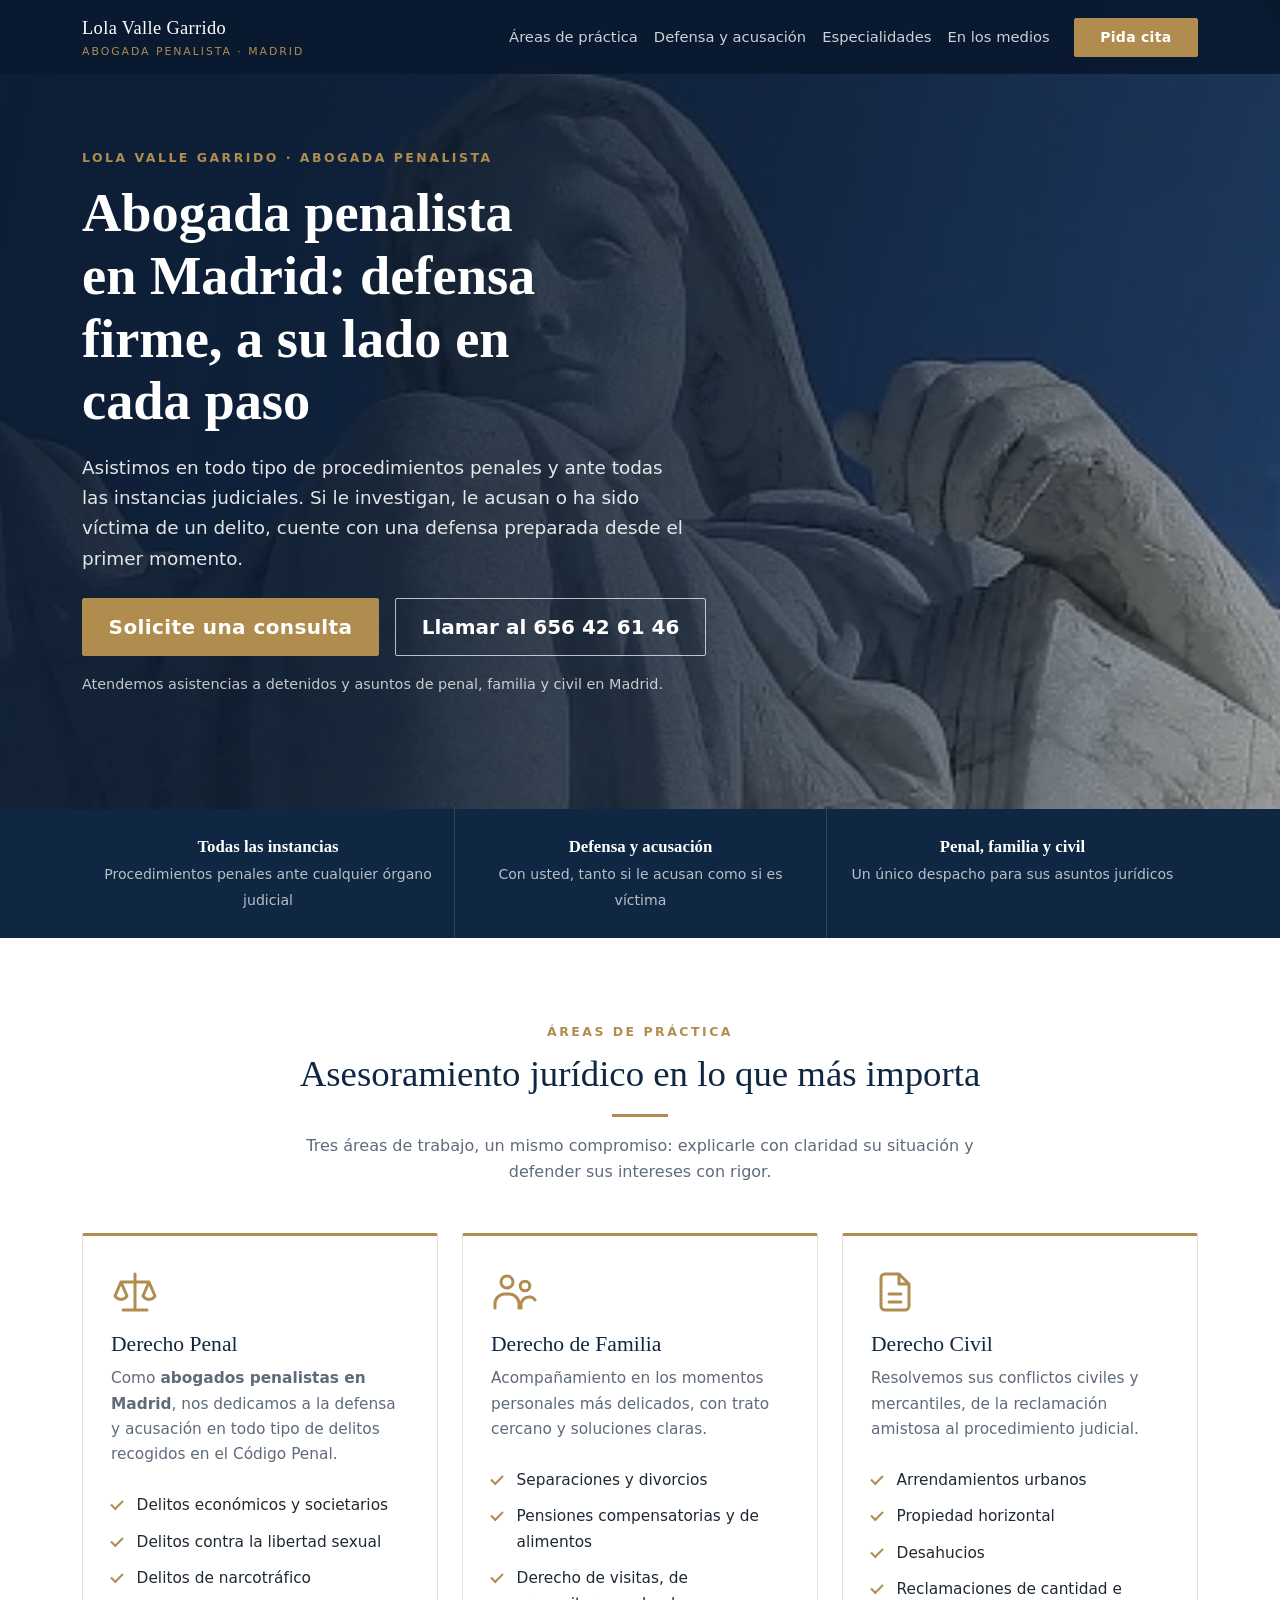
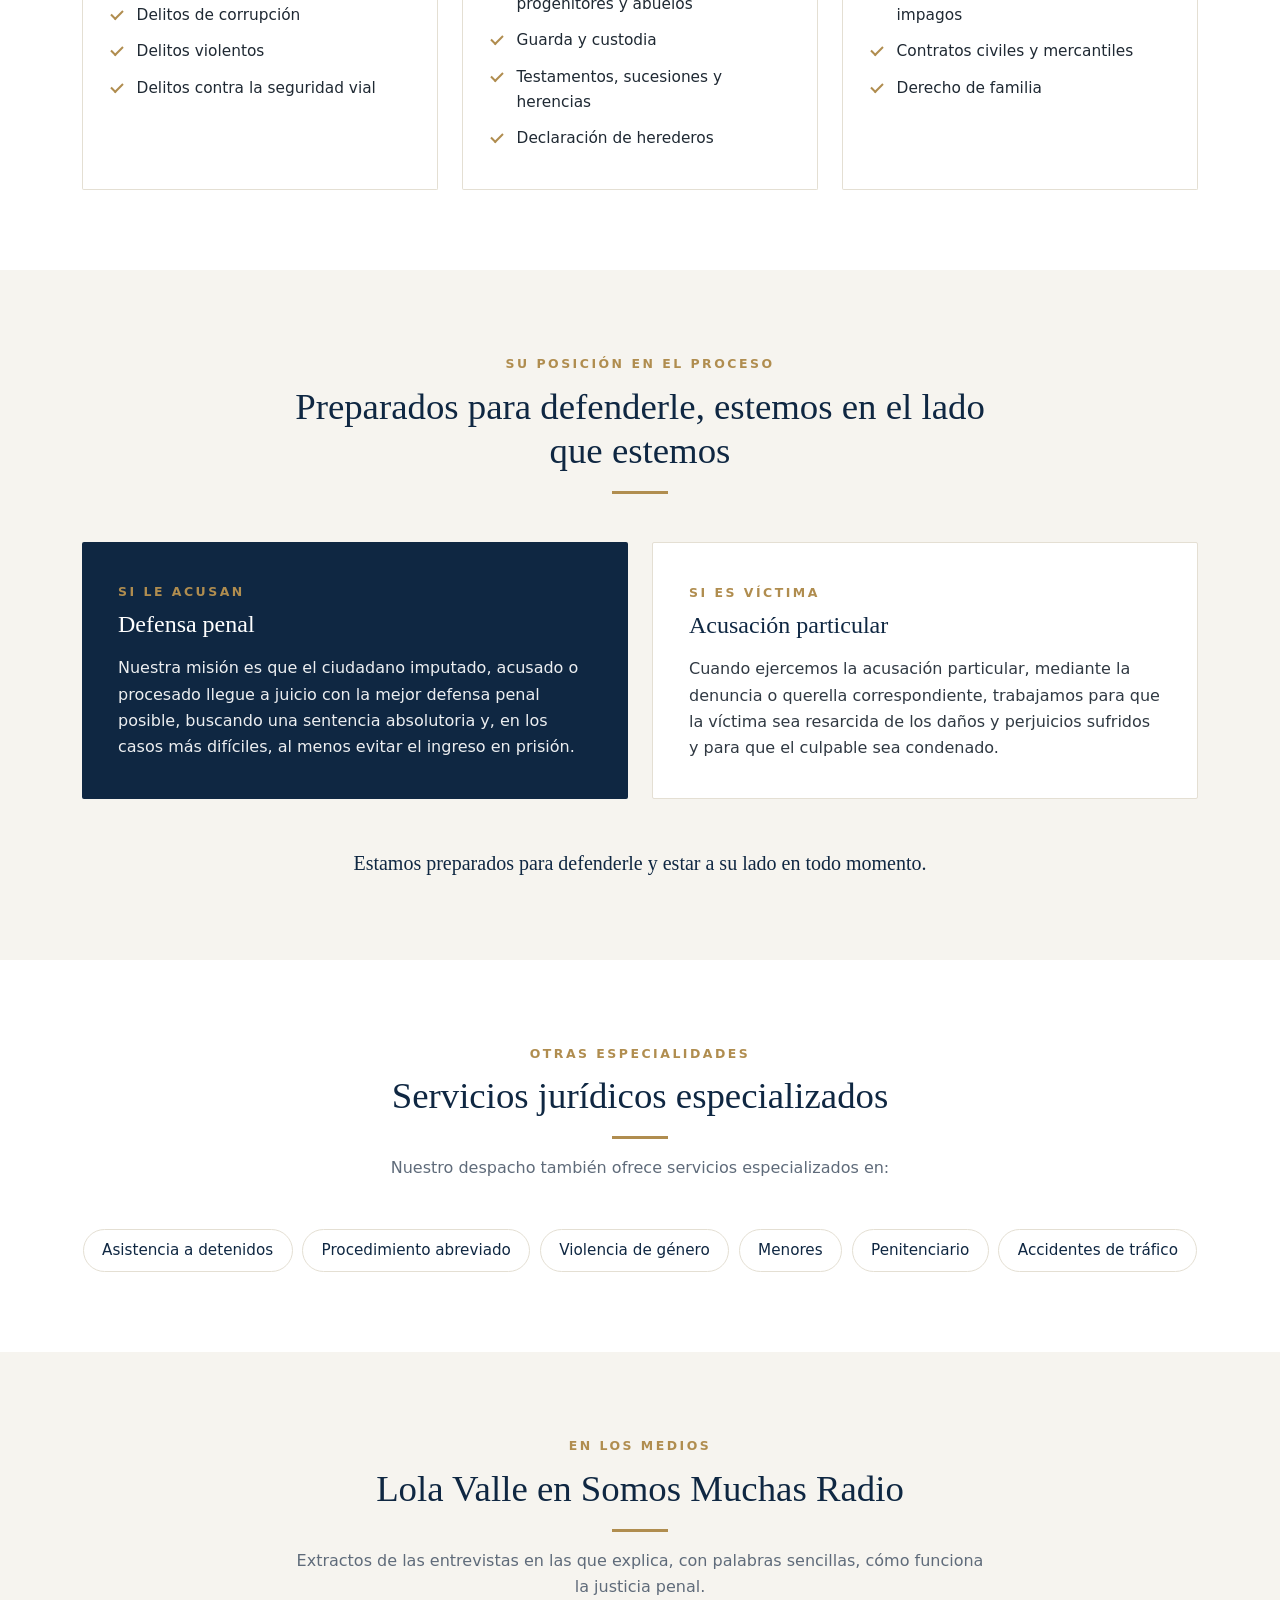
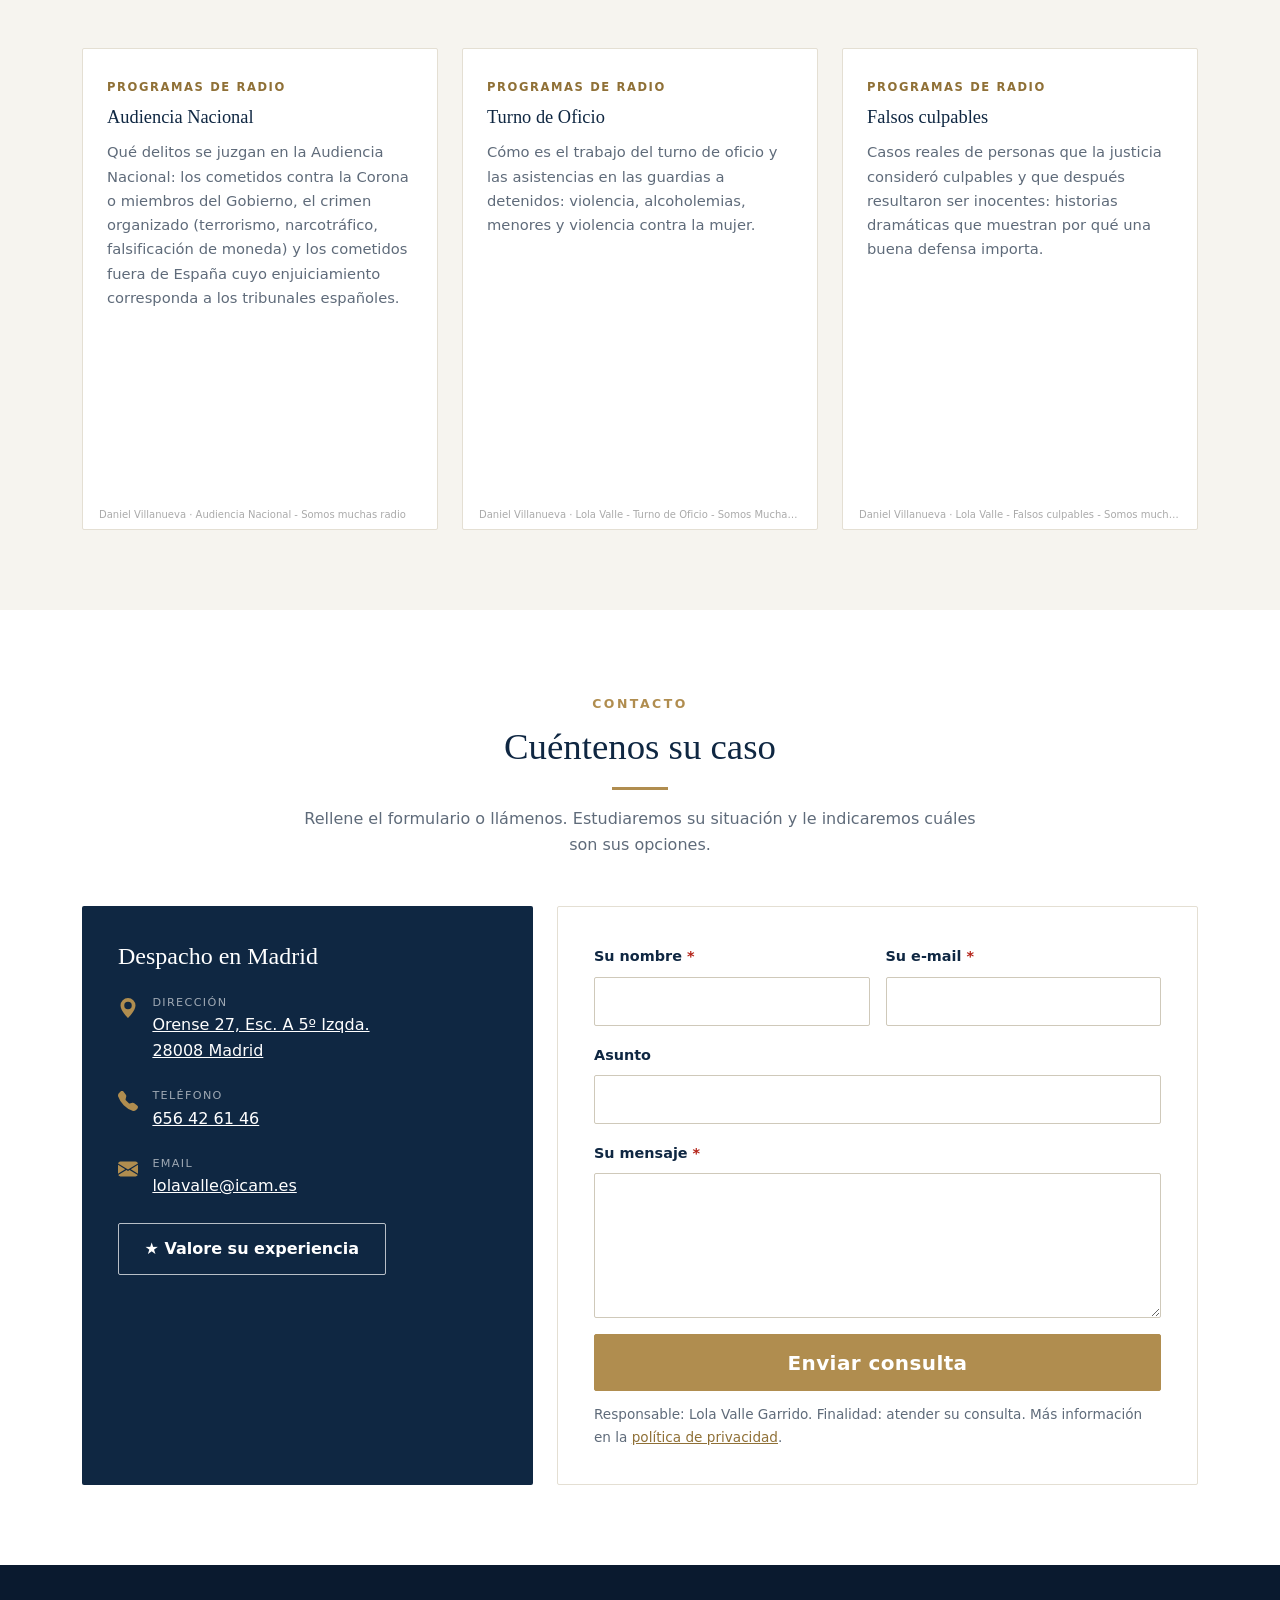
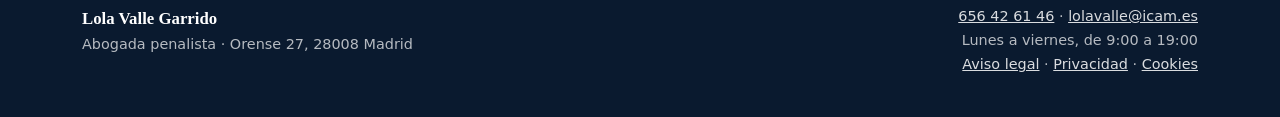
==== commit 3a5ec790: "feat: páginas legales (aviso legal, privacidad y cookies) enlazadas desde el pie Borrador con campos" ====
--- a/index.html
+++ b/index.html
@@ -298,6 +298,7 @@
                                     </div>
                                     <div class="col-12">
                                         <button type="submit" class="btn btn-gold btn-lg w-100">Enviar consulta</button>
+                                        <p class="form-legal">Responsable: Lola Valle Garrido. Finalidad: atender su consulta. Más información en la <a href="privacidad.html">política de privacidad</a>.</p>
                                     </div>
                                 </div>
                             </form>
@@ -316,7 +317,8 @@
             </div>
             <div class="text-md-end">
                 <a href="tel:+34656426146">656 42 61 46</a> · <a href="mailto:lolavalle@icam.es">lolavalle@icam.es</a><br>
-                Lunes a viernes, de 9:00 a 19:00
+                Lunes a viernes, de 9:00 a 19:00<br>
+                <a href="aviso-legal.html">Aviso legal</a> · <a href="privacidad.html">Privacidad</a> · <a href="cookies.html">Cookies</a>
             </div>
         </div>
     </footer>
--- a/css/style.css
+++ b/css/style.css
@@ -160,3 +160,11 @@
     html { scroll-behavior: auto; }
     .area-card { transition: none; }
 }
+
+/* Páginas legales */
+.legal-page { padding: 7rem 0 4rem; max-width: 860px; margin: 0 auto; }
+.legal-page h1 { color: var(--navy); font-size: clamp(1.8rem, 3.5vw, 2.5rem); margin-top: .5rem; }
+.legal-page h2 { color: var(--navy); font-size: 1.3rem; margin-top: 2rem; }
+.legal-page .rule-left { margin-left: 0; }
+.legal-page .pendiente { background: #fff3cd; padding: 0 .3rem; border-radius: 3px; }
+.form-legal { font-size: .85rem; color: var(--muted); margin: .75rem 0 0; }
